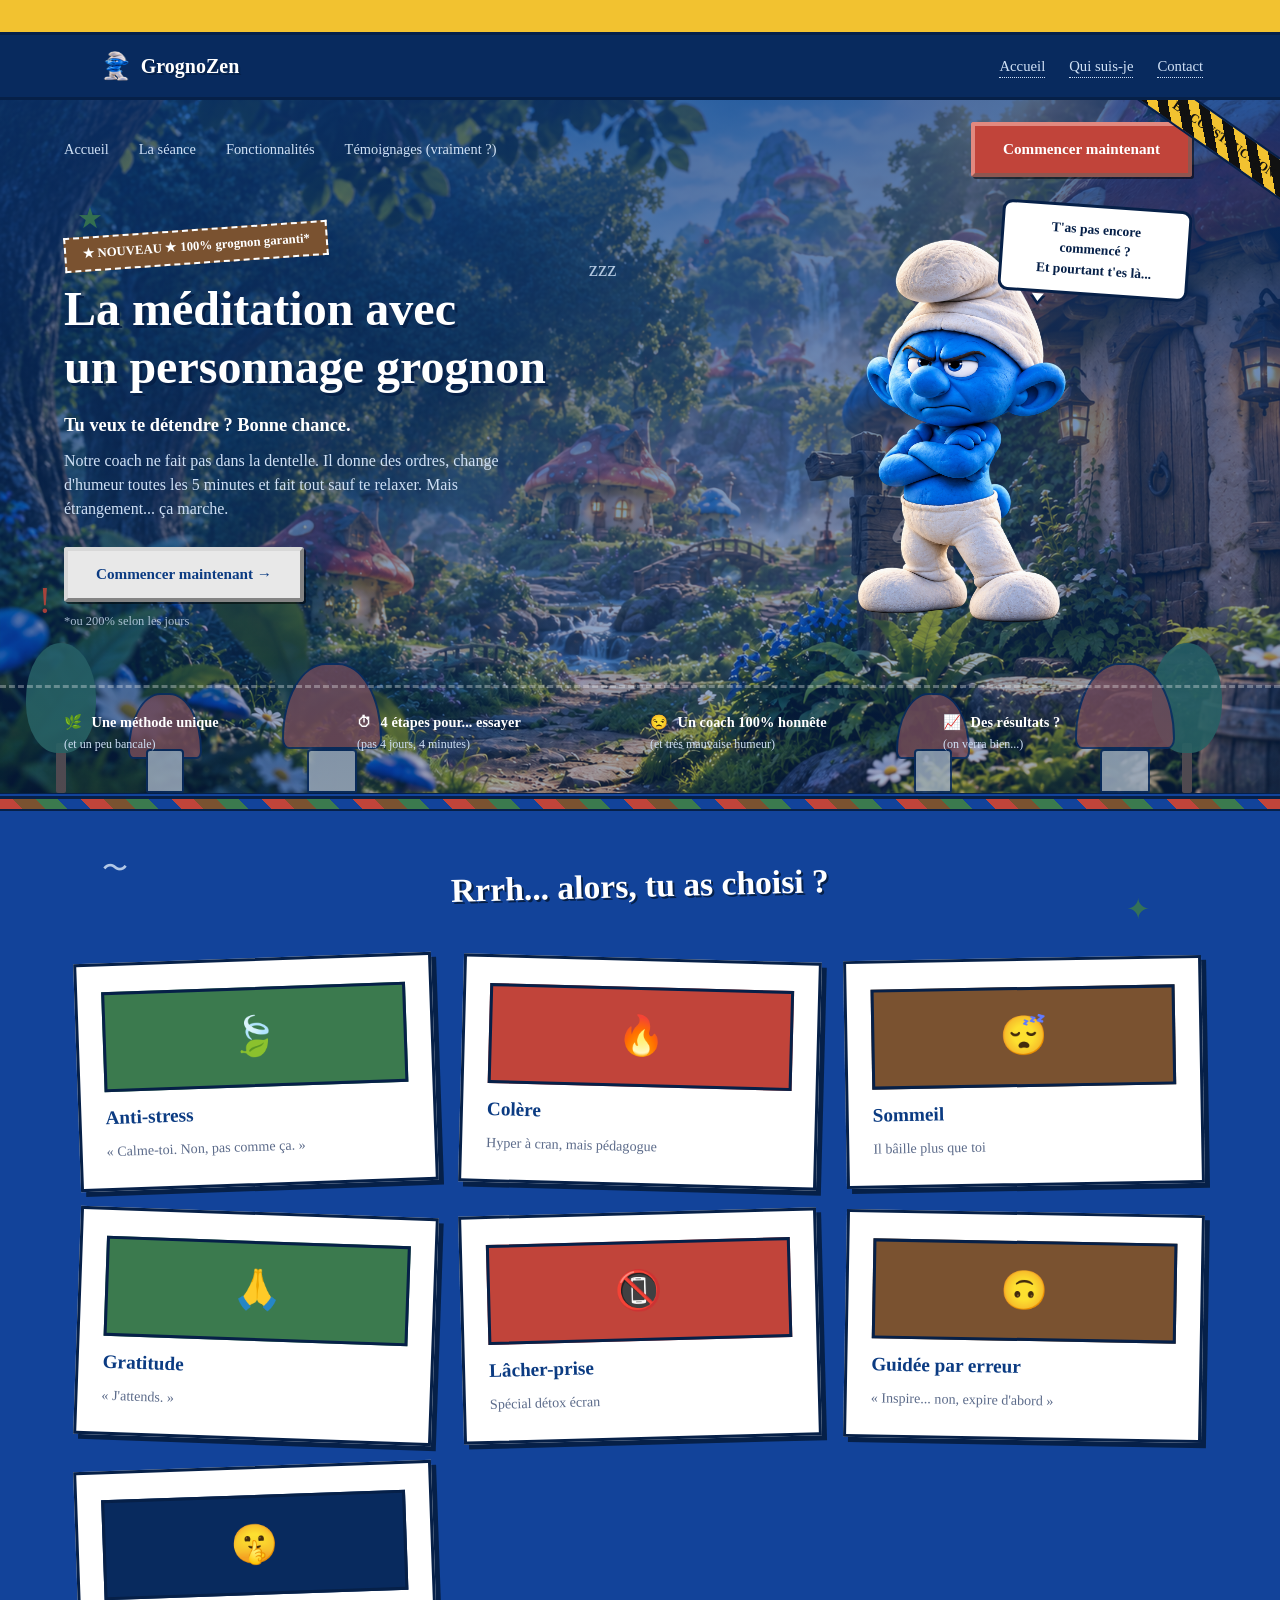
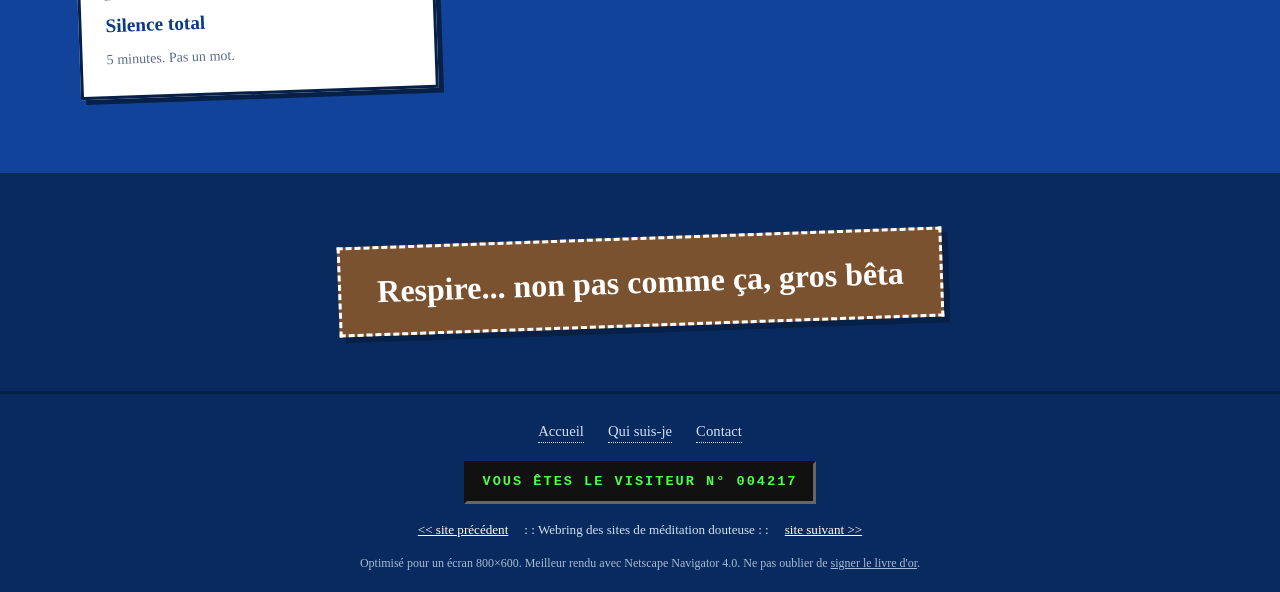
==== index.html @ fdd8f49f "Corrections importantes : musique, images, structure hero" ====
<!DOCTYPE html>
<html lang="fr">
  <head>
    <meta charset="UTF-8" />
    <meta name="viewport" content="width=device-width, initial-scale=1.0" />
    <title>
      *~*~* GrognoZen *~*~* La meditation avec le Stroumph grognon *~*~*
    </title>
    <link rel="stylesheet" href="css/style.css" />
  </head>
  <body>
    <div class="marquee-bar">
      <div class="marquee-track">
        ⚠ SITE EN CONSTRUCTION PERMANENTE — MEILLEUR RESULTAT AVEC NETSCAPE
        NAVIGATOR — N'OUBLIEZ PAS DE SIGNER LE LIVRE D'OR — ⚠ SITE EN
        CONSTRUCTION PERMANENTE — MEILLEUR RESULTAT AVEC NETSCAPE NAVIGATOR —
        N'OUBLIEZ PAS DE SIGNER LE LIVRE D'OR —
      </div>
    </div>

    <header class="site-header">
      <div class="brand">
        <img
          src="assets/images/logo.png"
          alt="GrognoZen"
          class="logo-icon"
          width="30"
          height="30"
        />
        GrognoZen
      </div>
      <nav class="site-nav">
        <a href="#accueil">Accueil</a>
        <a href="qui-suis-je.html">Qui suis-je</a>
        <a href="contact.html">Contact</a>
      </nav>
    </header>

    <section id="accueil" class="hero">
      <img src="assets/images/bandeau.png" alt="" class="hero-bg-image" />
      <div class="hero-village" aria-hidden="true">
        <div class="v-tree" style="left: 2%"></div>
        <div class="v-tree" style="left: 90%"></div>
        <div class="v-house" style="left: 10%"></div>
        <div class="v-house v-house--big" style="left: 22%"></div>
        <div class="v-house" style="left: 70%"></div>
        <div class="v-house v-house--big" style="left: 84%"></div>
        <span
          class="v-firefly"
          style="left: 30%; top: 30%; animation-delay: 0s"
        ></span>
        <span
          class="v-firefly"
          style="left: 55%; top: 20%; animation-delay: 1.4s"
        ></span>
        <span
          class="v-firefly"
          style="left: 75%; top: 38%; animation-delay: 2.6s"
        ></span>
      </div>
      <div class="hero-overlay" aria-hidden="true"></div>

      <div class="ruban">EN CONSTRUCTION</div>

      <span class="doodle doodle-star" style="top: 14%; left: 6%">★</span>
      <span class="doodle doodle-zzz" style="top: 22%; left: 46%">zzz</span>
      <span class="doodle doodle-bang" style="top: 68%; left: 3%">!</span>

      <nav class="hero-nav">
        <div class="hero-links">
          <a href="#accueil">Accueil</a>
          <a href="#meditations">La séance</a>
          <a href="#fonctionnalites">Fonctionnalités</a>
          <a href="#temoignages">Témoignages (vraiment ?)</a>
        </div>
        <a href="#meditations" class="btn btn-light">Commencer maintenant</a>
      </nav>

      <div class="hero-body">
        <div class="hero-text">
          <span class="badge blink">★ NOUVEAU ★ 100% grognon garanti*</span>
          <h1>La méditation avec<br />un personnage grognon</h1>
          <p class="lede">Tu veux te détendre ? Bonne chance.</p>
          <p>
            Notre coach ne fait pas dans la dentelle. Il donne des ordres,
            change d'humeur toutes les 5 minutes et fait tout sauf te relaxer.
            Mais étrangement... ça marche.
          </p>
          <a href="#meditations" class="btn btn-primary"
            >Commencer maintenant →</a
          >
          <p class="fine-print">*ou 200% selon les jours</p>
        </div>

        <div class="hero-mascot">
          <div class="bulle-bd">
            T'as pas encore commencé ?<br />Et pourtant t'es là...
          </div>
          <img
            src="assets/images/logo.png"
            alt="Le personnage grognon"
            class="mascot-image"
          />
        </div>
      </div>

      <ul id="fonctionnalites" class="hero-stats">
        <li>
          <span class="icon">🌿</span> Une méthode unique
          <small>(et un peu bancale)</small>
        </li>
        <li>
          <span class="icon">⏱</span> 4 étapes pour... essayer
          <small>(pas 4 jours, 4 minutes)</small>
        </li>
        <li>
          <span class="icon">😒</span> Un coach 100% honnête
          <small>(et très mauvaise humeur)</small>
        </li>
        <li>
          <span class="icon">📈</span> Des résultats ?
          <small>(on verra bien...)</small>
        </li>
      </ul>
    </section>

    <div class="retro-divider" aria-hidden="true"></div>

    <section id="meditations" class="meditations">
      <span class="doodle doodle-star" style="top: 8%; left: 88%">✦</span>
      <span class="doodle doodle-swirl" style="top: 4%; left: 8%">〜</span>
      <h2>Rrrh... alors, tu as choisi ?</h2>
      <div class="grid">
        <a
          class="carte"
          data-son="audio/survol/anti-stress.mp3"
          href="meditation.html?type=anti-stress"
        >
          <img
            class="carte-image"
            data-type="anti-stress"
            src="assets/images/fond-soleil.png"
            alt="Méditation anti-stress"
            hidden
          />
          <span class="carte-visuel" data-type="anti-stress"></span>
          <span class="carte-titre">Anti-stress</span>
          <span class="carte-sous">« Calme-toi. Non, pas comme ça. »</span>
        </a>
        <a
          class="carte"
          data-son="audio/survol/colere.mp3"
          href="meditation.html?type=colere"
        >
          <img
            class="carte-image"
            data-type="colere"
            src="assets/images/fond-pluie.png"
            alt="Méditation colère"
            hidden
          />
          <span class="carte-visuel" data-type="colere"></span>
          <span class="carte-titre">Colère</span>
          <span class="carte-sous">Hyper à cran, mais pédagogue</span>
        </a>
        <a
          class="carte"
          data-son="audio/survol/sommeil.mp3"
          href="meditation.html?type=sommeil"
        >
          <img
            class="carte-image"
            data-type="sommeil"
            src="images/sommeil/cover.jpg"
            alt="Méditation sommeil"
            hidden
          />
          <span class="carte-visuel" data-type="sommeil"></span>
          <span class="carte-titre">Sommeil</span>
          <span class="carte-sous">Il bâille plus que toi</span>
        </a>
        <a
          class="carte"
          data-son="audio/survol/gratitude.mp3"
          href="meditation.html?type=gratitude"
        >
          <img
            class="carte-image"
            data-type="gratitude"
            src="images/gratitude/cover.jpg"
            alt="Méditation gratitude"
            hidden
          />
          <span class="carte-visuel" data-type="gratitude"></span>
          <span class="carte-titre">Gratitude</span>
          <span class="carte-sous">« J'attends. »</span>
        </a>
        <a
          class="carte"
          data-son="audio/survol/reseaux-sociaux.mp3"
          href="meditation.html?type=reseaux-sociaux"
        >
          <img
            class="carte-image"
            data-type="reseaux-sociaux"
            src="images/reseaux-sociaux/cover.jpg"
            alt="Méditation lâcher-prise réseaux sociaux"
            hidden
          />
          <span class="carte-visuel" data-type="reseaux-sociaux"></span>
          <span class="carte-titre">Lâcher-prise</span>
          <span class="carte-sous">Spécial détox écran</span>
        </a>
        <a
          class="carte"
          data-son="audio/survol/erreur.mp3"
          href="meditation.html?type=erreur"
        >
          <img
            class="carte-image"
            data-type="erreur"
            src="images/erreur/cover.jpg"
            alt="Méditation guidée par erreur"
            hidden
          />
          <span class="carte-visuel" data-type="erreur"></span>
          <span class="carte-titre">Guidée par erreur</span>
          <span class="carte-sous">« Inspire... non, expire d'abord »</span>
        </a>
        <a
          class="carte"
          data-son="audio/survol/silence.mp3"
          href="meditation.html?type=silence"
        >
          <img
            class="carte-image"
            data-type="silence"
            src="images/silence/cover.jpg"
            alt="Méditation silence total"
            hidden
          />
          <span class="carte-visuel" data-type="silence"></span>
          <span class="carte-titre">Silence total</span>
          <span class="carte-sous">5 minutes. Pas un mot.</span>
        </a>
      </div>
    </section>

    <section id="temoignages" class="tagline">
      <p class="tagline-sticker">Respire... non pas comme ça, gros bêta</p>
    </section>

    <footer class="site-footer">
      <nav class="site-nav">
        <a href="#accueil">Accueil</a>
        <a href="qui-suis-je.html">Qui suis-je</a>
        <a href="contact.html">Contact</a>
      </nav>

      <div class="compteur">
        VOUS ÊTES LE VISITEUR N° <span class="compteur-chiffres">004217</span>
      </div>

      <div class="webring">
        <a href="#">&lt;&lt; site précédent</a>
        <span>: : Webring des sites de méditation douteuse : :</span>
        <a href="#">site suivant &gt;&gt;</a>
      </div>

      <p class="footer-fine">
        Optimisé pour un écran 800×600. Meilleur rendu avec Netscape Navigator
        4.0. Ne pas oublier de <a href="#">signer le livre d'or</a>.
      </p>
    </footer>

    <script src="js/accueil.js"></script>
  </body>
</html>
---- css/style.css ----
:root {
  --forest: #0b3b82; /* fond bleu principal */
  --forest-deep: #082a5e; /* bleu plus fonce (header, footer, tagline) */
  --forest-mid: #12439a; /* bleu du degrade du hero */
  --moss: #5c8a63; /* couleur du corps du personnage (inchangee) */
  --accent-red: #c1443a; /* brique */
  --accent-green: #3b7a4e; /* vert foret (accents UI, distinct du corps du personnage) */
  --accent-brown: #7a5230; /* marron bois */
  --cap: #b5533a; /* chapeau champignon du personnage (inchange) */
  --capspot: #f5efe0;
  --muted: #cfe0f5; /* texte secondaire, bleu tres clair */
  --ink: #062048; /* contours "bande dessinee" */

  /* Comic Sans assume, c'est tout l'esprit du "site fait par un grognon" */
  --font-head: "Comic Sans MS", "Comic Sans", "Chalkboard SE", cursive;
  --font-body: "Comic Sans MS", "Comic Sans", "Chalkboard SE", cursive;
}

* {
  box-sizing: border-box;
  margin: 0;
  padding: 0;
}

[hidden] {
  display: none !important;
}

html {
  scroll-behavior: smooth;
}

body {
  font-family: var(--font-body);
  background-color: var(--forest);
  background-image: radial-gradient(
    circle,
    rgba(255, 255, 255, 0.12) 1.5px,
    transparent 1.5px
  );
  background-size: 26px 26px;
  color: #ffffff;
  line-height: 1.5;
  overflow-x: hidden;
  cursor: default;
}

a {
  color: inherit;
  text-decoration: none;
}

h1,
h2,
h3 {
  color: #ffffff;
  font-family: var(--font-head);
}

/* ---------- BANDEAU DEFILANT ---------- */

.marquee-bar {
  background: repeating-linear-gradient(
    45deg,
    #f2c230,
    #f2c230 14px,
    #111 14px,
    #111 28px
  );
  overflow: hidden;
  white-space: nowrap;
  border-bottom: 3px solid var(--ink);
}
.marquee-track {
  display: inline-block;
  padding: 6px 0;
  color: #111;
  background: #f2c230;
  font-weight: bold;
  font-size: 0.85rem;
  animation: defiler 18s linear infinite;
  padding-left: 100%;
}
@keyframes defiler {
  from {
    transform: translateX(0);
  }
  to {
    transform: translateX(-100%);
  }
}

/* ---------- CLIGNOTEMENT (blink a l'ancienne) ---------- */

.blink {
  animation: clignoter 1s steps(1) infinite;
}
@keyframes clignoter {
  50% {
    opacity: 0;
  }
}

/* ---------- RUBAN "EN CONSTRUCTION" ---------- */

.ruban {
  position: absolute;
  top: 22px;
  right: -54px;
  width: 220px;
  padding: 6px 0;
  background: repeating-linear-gradient(
    45deg,
    #f2c230,
    #f2c230 10px,
    #111 10px,
    #111 20px
  );
  color: #111;
  font-family: var(--font-head);
  font-weight: bold;
  font-size: 0.78rem;
  text-align: center;
  transform: rotate(35deg);
  z-index: 5;
  border-top: 2px solid var(--ink);
  border-bottom: 2px solid var(--ink);
}

/* ---------- BOUTONS BISEAUTES (style Windows 95) ---------- */

.btn {
  display: inline-block;
  padding: 12px 28px;
  border-radius: 3px;
  font-family: var(--font-head);
  font-weight: bold;
  font-size: 0.95rem;
  cursor: pointer;
  border: 4px outset #d8d8d8;
  box-shadow: 2px 2px 0 rgba(0, 0, 0, 0.5);
}
.btn:active {
  border-style: inset;
}
.btn-primary {
  background: #e8e8e8;
  color: var(--forest);
}
.btn-light {
  background: var(--accent-red);
  color: #ffffff;
  border-color: #e2897f;
}

/* ---------- DOODLES FLOTTANTS ---------- */

.doodle {
  position: absolute;
  font-family: var(--font-head);
  color: var(--accent-green);
  font-size: 1.8rem;
  opacity: 0.85;
  pointer-events: none;
  animation: flotter 4.5s ease-in-out infinite;
  z-index: 1;
}
.doodle-zzz {
  font-size: 1.3rem;
  color: var(--muted);
  animation-duration: 5.5s;
}
.doodle-bang {
  color: var(--accent-red);
  font-size: 2.4rem;
  animation-duration: 3.5s;
}
.doodle-swirl {
  color: var(--muted);
  font-size: 1.6rem;
  animation-duration: 6s;
}
@keyframes flotter {
  0%,
  100% {
    transform: translateY(0) rotate(-4deg);
  }
  50% {
    transform: translateY(-14px) rotate(6deg);
  }
}

/* ---------- HEADER (site) ---------- */

.site-header {
  display: flex;
  align-items: center;
  justify-content: space-between;
  padding: 16px 6%;
  background: var(--forest-deep);
  border-bottom: 3px solid var(--ink);
}
.brand,
.hero-brand {
  display: flex;
  align-items: center;
  gap: 10px;
  color: #ffffff;
  font-family: var(--font-head);
  font-weight: bold;
  font-size: 1.25rem;
  text-shadow: 2px 2px 0 var(--ink);
}

.hero-bg-image {
  position: absolute;
  inset: 0;
  width: 100%;
  height: 100%;
  object-fit: cover;
  z-index: 0;
}
/**********  le logo sur cote du bandau*********/
.hero-mascot {
  flex: 1;
  display: flex;
  justify-content: center;
  align-items: center;
  min-width: 0; /* empeche flex de forcer le conteneur a s'etirer */
}

.mascot-image {
  width: 100%;
  max-width: 260px; /* meme gabarit que l'ancien mascot-wrap en CSS */
  height: auto; /* garde les proportions, pas de deformation */
  display: block;
}

@media (max-width: 780px) {
  .mascot-image {
    max-width: 180px; /* plus petit sur mobile */
    margin: 0 auto;
  }
}

.hero-nav .btn-light {
  position: relative;
  z-index: 6; /* passe au-dessus du ruban (qui est en z-index: 5) */
  margin-right: 24px; /* laisse un peu d'espace avec le ruban */
}

.site-header .brand {
  margin-left: 24px; /* augmente cette valeur pour le pousser plus a droite */
}
.logo-icon {
  flex-shrink: 0;
}
.dot {
  width: 12px;
  height: 12px;
  border-radius: 50%;
  background: var(--cap);
  box-shadow: 0 0 8px 2px rgba(181, 83, 58, 0.7);
}
.site-nav {
  display: flex;
  gap: 24px;
  font-size: 0.92rem;
}
.site-nav a {
  color: var(--muted);
  border-bottom: 1px dotted var(--muted);
}
.site-nav a:hover {
  color: #ffffff;
}

/* ---------- HERO ---------- */

.hero {
  position: relative;
  background: linear-gradient(180deg, var(--forest-mid) 0%, var(--forest) 100%);
  padding-bottom: 40px;
  overflow: hidden;
  border-bottom: 4px double var(--ink);
}

/* ---------- DECOR DE VILLAGE (fond du bandeau) ---------- */

.hero-village {
  position: absolute;
  inset: 0;
  z-index: 0;
  overflow: hidden;
}
.v-tree {
  position: absolute;
  bottom: 0;
  width: 70px;
  height: 160px;
}
.v-tree::before {
  content: "";
  position: absolute;
  bottom: 0;
  left: 50%;
  transform: translateX(-50%);
  width: 10px;
  height: 50px;
  background: var(--accent-brown);
  border-radius: 2px;
}
.v-tree::after {
  content: "";
  position: absolute;
  bottom: 40px;
  left: 50%;
  transform: translateX(-50%);
  width: 70px;
  height: 110px;
  background: var(--accent-green);
  border-radius: 50% 50% 45% 45%;
  opacity: 0.9;
}
.v-house {
  position: absolute;
  bottom: 0;
  width: 70px;
  height: 100px;
  opacity: 0.85;
}
.v-house--big {
  width: 96px;
  height: 130px;
}
.v-house::before {
  /* chapeau champignon */
  content: "";
  position: absolute;
  top: 0;
  left: 0;
  width: 100%;
  height: 62px;
  background: var(--cap);
  border-radius: 50% 50% 8% 8% / 100% 100% 14% 14%;
  border: 2px solid var(--ink);
}
.v-house--big::before {
  height: 82px;
}
.v-house::after {
  /* pied de la maison */
  content: "";
  position: absolute;
  bottom: 0;
  left: 26%;
  width: 48%;
  height: 40px;
  background: var(--capspot);
  border-radius: 4px 4px 2px 2px;
  border: 2px solid var(--ink);
}
.v-firefly {
  position: absolute;
  width: 5px;
  height: 5px;
  border-radius: 50%;
  background: var(--accent-red);
  box-shadow: 0 0 8px 3px rgba(193, 68, 58, 0.6);
  animation: v-derive 5s ease-in-out infinite;
}
@keyframes v-derive {
  0%,
  100% {
    transform: translateY(0);
  }
  50% {
    transform: translateY(-12px);
  }
}

.hero-overlay {
  position: absolute;
  inset: 0;
  z-index: 1;
  background: linear-gradient(
    180deg,
    rgba(11, 59, 130, 0.72) 0%,
    rgba(11, 59, 130, 0.38) 100%
  );
}

.hero-nav {
  position: relative;
  z-index: 2;
  display: flex;
  align-items: center;
  justify-content: space-between;
  padding: 22px 5%;
  flex-wrap: wrap;
  gap: 14px;
}
.hero-links {
  display: flex;
  gap: 30px;
  font-size: 0.9rem;
  color: var(--muted);
}
.hero-links a:hover {
  color: #ffffff;
}

.hero-body {
  position: relative;
  z-index: 2;
  display: flex;
  align-items: center;
  gap: 48px;
  padding: 30px 5% 10px;
}
.hero-text {
  flex: 1.15;
  color: #ffffff;
}

.badge {
  display: inline-block;
  background: var(--accent-brown);
  color: #ffffff;
  font-family: var(--font-head);
  font-weight: bold;
  font-size: 0.8rem;
  padding: 6px 16px;
  border: 2px dashed #ffffff;
  transform: rotate(-4deg);
  margin-bottom: 16px;
}

.hero-text h1 {
  font-weight: bold;
  font-size: clamp(2rem, 4.2vw, 3rem);
  line-height: 1.2;
  text-shadow: 3px 3px 0 var(--ink);
}
.hero-text .lede {
  margin-top: 16px;
  font-size: 1.15rem;
  font-weight: bold;
}
.hero-text p:not(.lede):not(.fine-print) {
  margin-top: 10px;
  color: var(--muted);
  max-width: 480px;
}
.hero-text .btn {
  margin-top: 26px;
}
.fine-print {
  margin-top: 10px;
  font-size: 0.78rem;
  color: var(--muted);
  opacity: 0.8;
}

.hero-mascot {
  position: relative;
  flex: 1;
  display: flex;
  justify-content: center;
}
.mascot-wrap {
  position: relative;
  width: 240px;
  animation: bercer 3.2s ease-in-out infinite;
  transform-origin: 50% 100%;
}
@keyframes bercer {
  0%,
  100% {
    transform: rotate(-3deg);
  }
  50% {
    transform: rotate(3deg);
  }
}

.bulle-bd {
  position: absolute;
  top: -30px;
  left: 58%;
  background: #ffffff;
  color: var(--ink);
  font-family: var(--font-head);
  font-size: 0.85rem;
  font-weight: bold;
  padding: 12px 16px;
  border-radius: 10px;
  border: 3px solid var(--ink);
  width: 190px;
  text-align: center;
  transform: rotate(4deg);
  z-index: 3;
}
.bulle-bd::after {
  content: "";
  position: absolute;
  bottom: -16px;
  left: 30px;
  border-width: 10px 8px 0 8px;
  border-style: solid;
  border-color: var(--ink) transparent transparent transparent;
}
.bulle-bd::before {
  content: "";
  position: absolute;
  bottom: -12px;
  left: 32px;
  border-width: 8px 6px 0 6px;
  border-style: solid;
  border-color: #ffffff transparent transparent transparent;
  z-index: 1;
}

.rock {
  width: 190px;
  height: 42px;
  background: #33472e;
  border-radius: 50%;
  margin: 0 auto -12px;
  opacity: 0.6;
}
.body-shape {
  width: 160px;
  height: 160px;
  background: var(--moss);
  border-radius: 50%;
  margin: 0 auto;
  position: relative;
  border: 3px solid var(--ink);
}
.cap-shape {
  width: 215px;
  height: 130px;
  background: var(--cap);
  border-radius: 50%;
  position: absolute;
  top: -72px;
  left: 50%;
  transform: translateX(-50%);
  border: 3px solid var(--ink);
}
.cap-shape .s1,
.cap-shape .s2,
.cap-shape .s3 {
  position: absolute;
  background: var(--capspot);
  border-radius: 50%;
}
.cap-shape .s1 {
  width: 18px;
  height: 18px;
  top: 24px;
  left: 48px;
}
.cap-shape .s2 {
  width: 14px;
  height: 14px;
  top: 13px;
  right: 56px;
}
.cap-shape .s3 {
  width: 16px;
  height: 16px;
  top: 40px;
  right: 32px;
}
.brow {
  position: absolute;
  width: 38px;
  height: 8px;
  background: var(--ink);
  border-radius: 4px;
  top: 54px;
}
.brow.l {
  left: 32px;
  transform: rotate(var(--brow-rot, 18deg));
}
.brow.r {
  right: 32px;
  transform: rotate(calc(var(--brow-rot, 18deg) * -1));
}
.eye {
  position: absolute;
  width: 15px;
  height: 15px;
  border-radius: 50%;
  background: var(--ink);
  top: 69px;
}
.eye.l {
  left: 44px;
}
.eye.r {
  right: 44px;
}
.mouth {
  position: absolute;
  width: 50px;
  height: 7px;
  background: var(--ink);
  border-radius: var(--mouth-curve, 4px);
  top: 104px;
  left: 50%;
  transform: translateX(-50%);
}
.arms {
  position: absolute;
  width: 160px;
  height: 36px;
  top: 72px;
  left: 0;
}
.arm {
  position: absolute;
  width: 64px;
  height: 22px;
  background: var(--moss);
  border: 3px solid var(--ink);
  border-radius: 14px;
  top: 0;
}
.arm.l {
  left: 6px;
  transform: rotate(18deg);
}
.arm.r {
  right: 6px;
  transform: rotate(-18deg);
}

/* ---------- HUMEURS DU PERSONNAGE (repli CSS si l'image n'existe pas) ---------- */

.mood-zen {
  --brow-rot: 4deg;
  --mouth-curve: 20px;
}
.mood-enerve {
  --brow-rot: 20deg;
  --mouth-curve: 4px;
}
.mood-tres-enerve {
  --brow-rot: 30deg;
  --mouth-curve: 2px;
}
.mood-grincheux {
  --brow-rot: 12deg;
  --mouth-curve: 4px 4px 16px 16px;
}

.hero-stats {
  position: relative;
  z-index: 2;
  list-style: none;
  display: grid;
  grid-template-columns: repeat(4, 1fr);
  gap: 20px;
  margin-top: 44px;
  padding: 24px 5% 0;
  border-top: 3px dashed rgba(255, 255, 255, 0.3);
}
.hero-stats li {
  color: #ffffff;
  font-size: 0.9rem;
  font-family: var(--font-head);
  font-weight: bold;
}
.hero-stats .icon {
  margin-right: 6px;
}
.hero-stats small {
  display: block;
  color: var(--muted);
  font-weight: normal;
  margin-top: 2px;
}

/* ---------- SEPARATEUR BARIOLE ---------- */

.retro-divider {
  height: 14px;
  background: repeating-linear-gradient(
    45deg,
    var(--accent-red) 0 16px,
    var(--accent-brown) 16px 32px,
    var(--accent-green) 32px 48px,
    var(--forest-mid) 48px 64px
  );
  border-top: 2px solid var(--ink);
  border-bottom: 2px solid var(--ink);
}

/* ---------- MEDITATIONS ---------- */

.meditations {
  position: relative;
  padding: 50px 6% 80px;
  text-align: center;
  background: var(--forest-mid);
  overflow: hidden;
}
.meditations h2 {
  position: relative;
  z-index: 2;
  font-weight: bold;
  font-size: 2.1rem;
  margin-bottom: 46px;
  color: #ffffff;
  text-shadow: 2px 2px 0 var(--ink);
  transform: rotate(-1.5deg);
  display: inline-block;
}

.grid {
  position: relative;
  z-index: 2;
  display: grid;
  grid-template-columns: repeat(3, 1fr);
  gap: 26px;
  text-align: left;
}
.carte {
  display: flex;
  flex-direction: column;
  gap: 8px;
  background: #fff;
  border: 3px solid var(--ink);
  padding: 26px 24px;
  box-shadow: 5px 5px 0 var(--ink);
  transition: transform 0.15s ease, box-shadow 0.15s ease;
}
.carte:nth-child(6n + 1) {
  transform: rotate(-2deg);
}
.carte:nth-child(6n + 2) {
  transform: rotate(1.5deg);
}
.carte:nth-child(6n + 3) {
  transform: rotate(-1deg);
}
.carte:nth-child(6n + 4) {
  transform: rotate(2deg);
}
.carte:nth-child(6n + 5) {
  transform: rotate(-1.5deg);
}
.carte:nth-child(6n + 6) {
  transform: rotate(1deg);
}
.carte:hover {
  transform: rotate(0deg) translateY(-4px);
  box-shadow: 7px 7px 0 var(--ink);
}
.carte-titre {
  font-family: var(--font-head);
  font-weight: bold;
  font-size: 1.2rem;
  color: var(--forest);
}
.carte-sous {
  font-size: 0.88rem;
  color: #5c6b8a;
}

.carte-visuel {
  display: flex;
  align-items: center;
  justify-content: center;
  width: 100%;
  height: 100px;
  border: 3px solid var(--ink);
  font-size: 2.4rem;
  margin-bottom: 4px;
  background: var(--forest-mid);
}

.carte-image {
  width: 100%;
  height: 100px;
  object-fit: cover;
  border: 3px solid var(--ink);
  margin-bottom: 4px;
  display: block;
}

/* ---------- TAGLINE ---------- */

.tagline {
  padding: 64px 6%;
  text-align: center;
  background: var(--forest-deep);
}
.tagline-sticker {
  display: inline-block;
  font-family: var(--font-head);
  font-weight: bold;
  font-size: clamp(1.3rem, 3vw, 2rem);
  color: #ffffff;
  background: var(--accent-brown);
  padding: 18px 36px;
  border: 3px dashed #ffffff;
  box-shadow: 6px 6px 0 var(--ink);
  transform: rotate(-2deg);
}

/* ---------- FOOTER ---------- */

.site-footer {
  padding: 26px 6% 20px;
  background: var(--forest-deep);
  border-top: 3px solid var(--ink);
  text-align: center;
}
.site-footer .site-nav {
  justify-content: center;
  margin-bottom: 18px;
}

.compteur {
  display: inline-block;
  background: #111;
  color: #4cff4c;
  font-family: "Courier New", monospace;
  font-weight: bold;
  font-size: 0.85rem;
  letter-spacing: 2px;
  padding: 8px 16px;
  border: 3px inset #666;
  margin-bottom: 16px;
}
.compteur-chiffres {
  color: #4cff4c;
}

.webring {
  display: flex;
  justify-content: center;
  gap: 16px;
  flex-wrap: wrap;
  font-size: 0.82rem;
  color: var(--muted);
  margin-bottom: 14px;
}
.webring a {
  text-decoration: underline;
  color: #ffffff;
}

.footer-fine {
  font-size: 0.75rem;
  color: var(--muted);
  opacity: 0.8;
}
.footer-fine a {
  text-decoration: underline;
}

/* ================================================================
   PAGE DE MEDITATION (meditation.html uniquement)
   ================================================================ */

.meditation-mascot-image {
  width: 200px;
  height: 200px;
  object-fit: cover;
  border-radius: 50%;
  border: 4px solid var(--ink);
  display: block;
}

.meditation-switch {
  display: flex;
  flex-wrap: wrap;
  gap: 10px;
  justify-content: center;
  padding: 18px 6%;
  background: var(--forest-deep);
  border-bottom: 3px solid var(--ink);
}
.meditation-switch-item {
  padding: 8px 18px;
  border: 3px solid var(--ink);
  border-radius: 999px;
  background: var(--forest-mid);
  color: #ffffff;
  font-family: var(--font-head);
  font-weight: bold;
  font-size: 0.85rem;
}
.meditation-switch-item.actif {
  background: var(--accent-red);
}
.meditation-switch-item:hover {
  background: var(--accent-brown);
}
.meditation-stage {
  position: relative;
  min-height: 70vh;
  background: linear-gradient(180deg, var(--forest-mid) 0%, var(--forest) 100%);
  display: flex;
  flex-direction: column;
  align-items: center;
  justify-content: center;
  padding: 50px 6% 70px;
  text-align: center;
  overflow: hidden;
}
.meditation-stage:fullscreen {
  padding-top: 80px;
}

.meditation-bg-layer {
  position: absolute;
  inset: 0;
  z-index: 0;
  background-size: cover;
  background-position: center;
  opacity: 0;
  transition: opacity 1.4s ease-in-out;
}
.meditation-bg-layer.visible {
  opacity: 1;
}

.meditation-bg-layer.bg-zen {
  background-image: linear-gradient(160deg, #3b7a4e 0%, #12439a 100%);
}
.meditation-bg-layer.bg-enerve {
  background-image: linear-gradient(160deg, #c1443a 0%, #12439a 100%);
}
.meditation-bg-layer.bg-tres-enerve {
  background-image: linear-gradient(160deg, #8c1414 0%, #082a5e 100%);
}
.meditation-bg-layer.bg-grincheux {
  background-image: linear-gradient(160deg, #7a5230 0%, #12439a 100%);
}

.meditation-stage > *:not(.meditation-bg-layer) {
  position: relative;
  z-index: 1;
}

.meditation-intro h1 {
  font-size: clamp(1.8rem, 3.6vw, 2.6rem);
  text-shadow: 3px 3px 0 var(--ink);
}
.meditation-intro p {
  margin-top: 10px;
  color: var(--muted);
  max-width: 520px;
}

.cercle-respiration {
  margin-top: 40px;
  padding: 30px;
  border-radius: 50%;
  border: 4px dashed rgba(255, 255, 255, 0.35);
  transition: transform 1.8s ease-in-out;
  transform: scale(1);
}
.cercle-respiration.inspire {
  transform: scale(1.18);
}
.cercle-respiration.expire {
  transform: scale(0.95);
}

.etat-respiration {
  margin-top: 24px;
  font-family: var(--font-head);
  font-weight: bold;
  font-size: 1.3rem;
  color: var(--accent-brown);
  background: #ffffff;
  display: inline-block;
  padding: 4px 18px;
  border: 3px solid var(--ink);
  border-radius: 999px;
}

.bulle-meditation {
  margin-top: 22px;
  max-width: 480px;
  min-height: 3em;
  background: #ffffff;
  color: var(--ink);
  font-family: var(--font-head);
  font-weight: bold;
  padding: 16px 24px;
  border: 3px solid var(--ink);
  border-radius: 16px;
  box-shadow: 5px 5px 0 var(--ink);
}

.meditation-controles {
  margin-top: 32px;
  display: flex;
  gap: 16px;
  flex-wrap: wrap;
  justify-content: center;
}

.meditation-erreur {
  color: var(--muted);
  font-size: 1rem;
}
.meditation-erreur a {
  text-decoration: underline;
  color: #ffffff;
}

/* ================================================================
   PAGE DE CONTACT (contact.html uniquement)
   ================================================================ */

.contact-stage {
  min-height: 70vh;
  background: linear-gradient(180deg, var(--forest-mid) 0%, var(--forest) 100%);
  display: flex;
  flex-direction: column;
  align-items: center;
  padding: 60px 6% 80px;
  text-align: center;
}

.contact-intro h1 {
  font-size: clamp(1.8rem, 3.6vw, 2.6rem);
  text-shadow: 3px 3px 0 var(--ink);
}
.contact-intro p {
  margin-top: 10px;
  color: var(--muted);
}

.contact-form {
  margin-top: 36px;
  width: 100%;
  max-width: 480px;
  background: #ffffff;
  border: 3px solid var(--ink);
  border-radius: 14px;
  padding: 30px 28px;
  box-shadow: 6px 6px 0 var(--ink);
  text-align: left;
  display: flex;
  flex-direction: column;
  gap: 18px;
}

.champ {
  display: flex;
  flex-direction: column;
  gap: 6px;
  font-family: var(--font-head);
  font-weight: bold;
  color: var(--forest);
  font-size: 0.92rem;
}

.champ input,
.champ textarea {
  font-family: var(--font-body);
  font-size: 0.95rem;
  padding: 10px 12px;
  border: 3px solid var(--ink);
  border-radius: 6px;
  background: #fbfaf6;
  color: var(--ink);
  resize: vertical;
}
.champ input:focus,
.champ textarea:focus {
  outline: 3px dashed var(--accent-red);
  outline-offset: 2px;
}

.contact-form .btn {
  align-self: flex-start;
}

.contact-message {
  margin-top: 4px;
  font-family: var(--font-head);
  font-weight: bold;
  color: var(--accent-red);
  background: #fdf0ee;
  border: 2px dashed var(--accent-red);
  border-radius: 8px;
  padding: 10px 14px;
}
.contact-message--victoire {
  color: var(--accent-green);
  background: #eef7f0;
  border-color: var(--accent-green);
}

/* ================================================================
   PAGE QUI SUIS-JE (qui-suis-je.html uniquement)
   ================================================================ */

.bio-stage {
  background: linear-gradient(180deg, var(--forest-mid) 0%, var(--forest) 100%);
  padding: 60px 6% 80px;
}

.bio-hero {
  position: relative;
  display: flex;
  justify-content: center;
  margin-bottom: 10px;
}
.bio-portrait {
  width: 160px;
  height: 160px;
  object-fit: cover;
  border-radius: 50%;
  border: 4px solid var(--ink);
  box-shadow: 6px 6px 0 var(--ink);
}
.bio-bulle {
  top: -10px;
  left: 60%;
  width: 220px;
}

.bio-intro {
  text-align: center;
  margin-bottom: 40px;
}
.bio-intro h1 {
  font-size: clamp(2rem, 4vw, 2.8rem);
  text-shadow: 3px 3px 0 var(--ink);
}
.bio-intro .lede {
  margin-top: 8px;
  color: var(--muted);
  font-style: italic;
}

.bio-section {
  max-width: 720px;
  margin: 0 auto 34px;
  background: #ffffff;
  border: 3px solid var(--ink);
  border-radius: 14px;
  padding: 26px 30px;
  box-shadow: 6px 6px 0 var(--ink);
  color: var(--ink);
}
.bio-section h2 {
  color: var(--forest);
  font-size: 1.3rem;
  margin-bottom: 12px;
}
.bio-section p {
  font-family: var(--font-body);
  line-height: 1.6;
  margin-bottom: 10px;
}
.bio-section p:last-child {
  margin-bottom: 0;
}

.bio-quotes {
  display: grid;
  grid-template-columns: repeat(2, 1fr);
  gap: 16px;
  margin-top: 6px;
}
.bio-quote {
  background: var(--forest-mid);
  color: #ffffff;
  border: 3px solid var(--ink);
  border-radius: 10px;
  padding: 16px 18px;
  font-family: var(--font-head);
  font-style: normal;
  font-size: 0.92rem;
}

.bio-temoignage {
  font-style: italic;
  color: #5c6b8a;
  border-left: 3px solid var(--accent-brown);
  padding-left: 14px;
}

@media (max-width: 780px) {
  .bio-quotes {
    grid-template-columns: 1fr;
  }
  .bio-bulle {
    display: none;
  }
}
@media (max-width: 780px) {
  .hero-body {
    flex-direction: column-reverse;
    text-align: center;
  }
  .hero-text p:not(.lede) {
    margin-inline: auto;
  }
  .hero-links {
    display: none;
  }
  .hero-stats {
    grid-template-columns: repeat(2, 1fr);
  }
  .grid {
    grid-template-columns: 1fr;
  }
  .bulle-bd {
    display: none;
  }
  .doodle {
    display: none;
  }
  .ruban {
    top: 10px;
    right: -60px;
  }
}
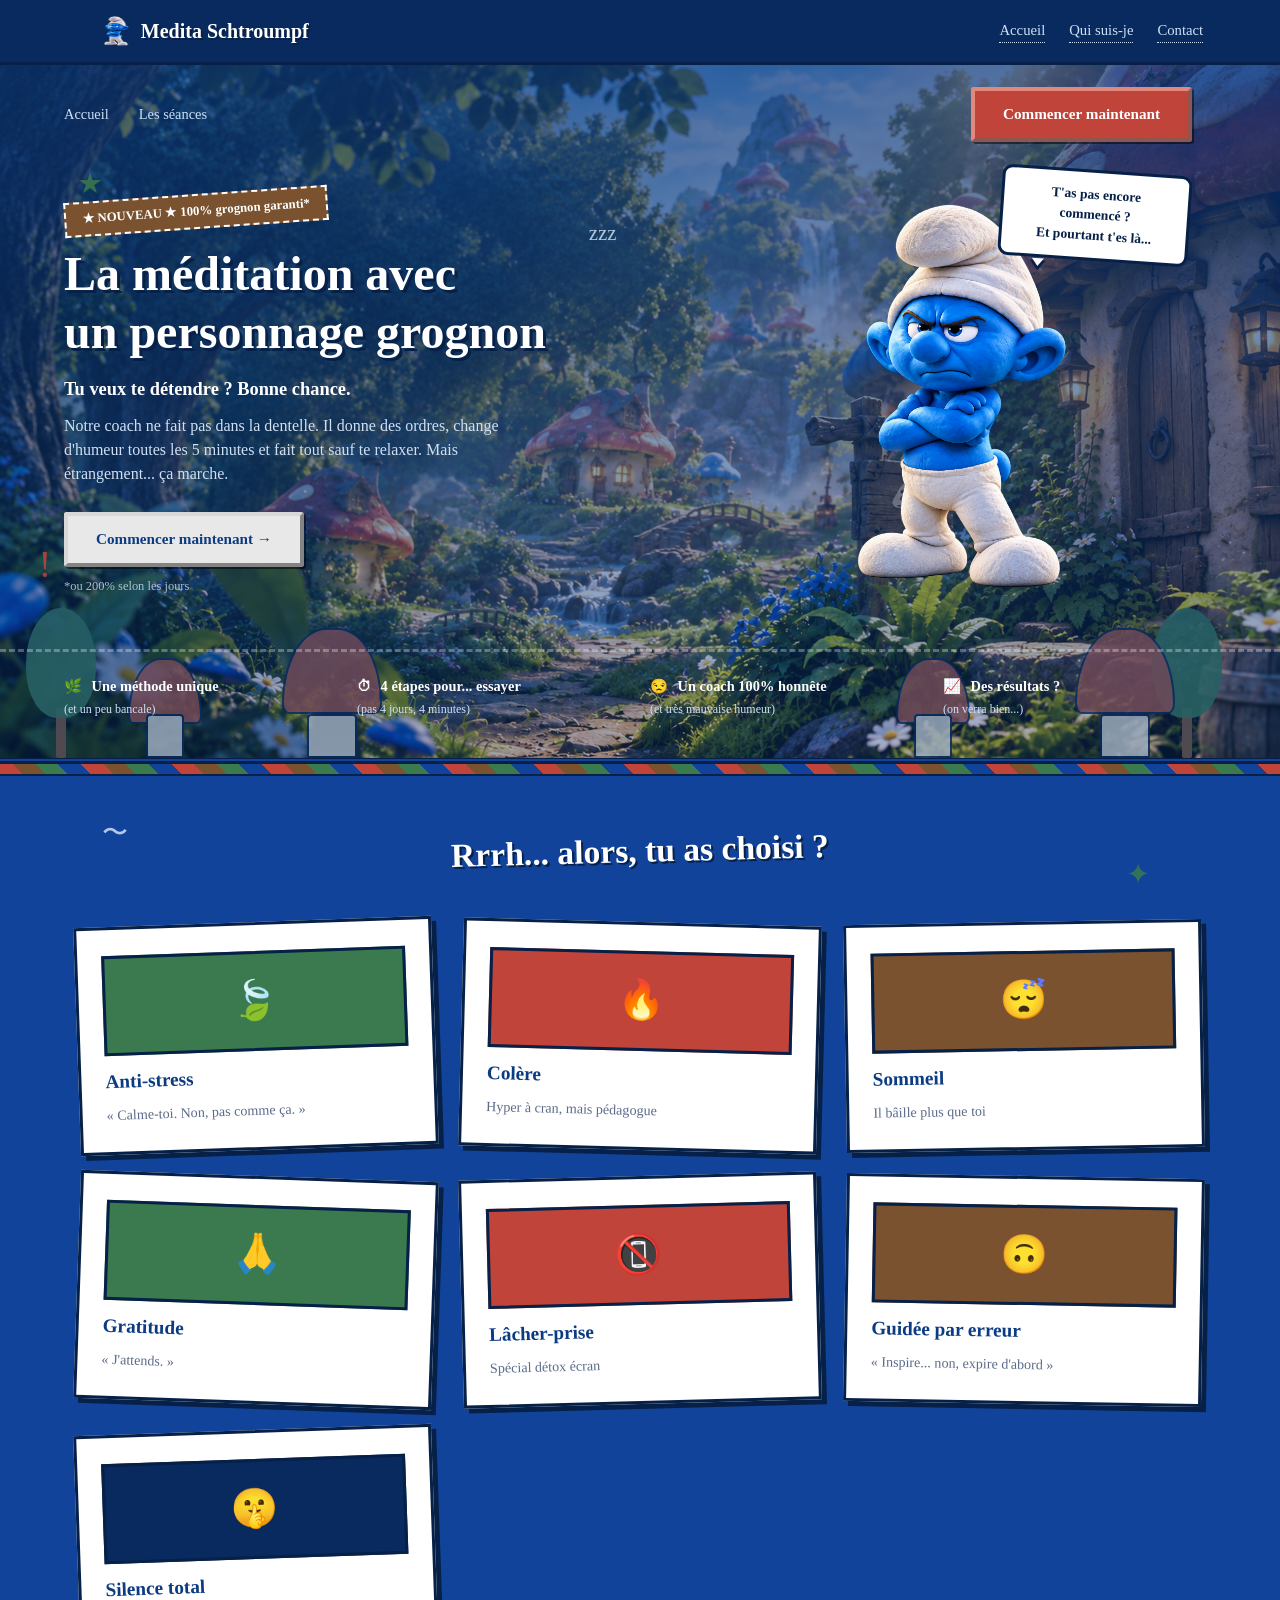
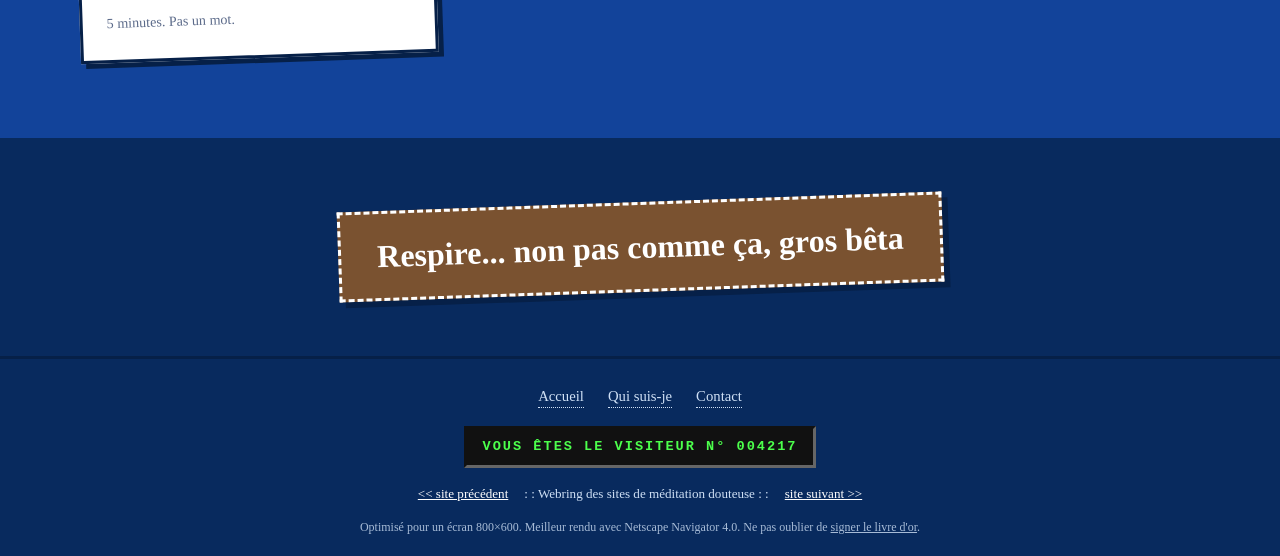
==== commit b49dcaff: "Modifs Front" ====
--- a/index.html
+++ b/index.html
@@ -4,30 +4,30 @@
     <meta charset="UTF-8" />
     <meta name="viewport" content="width=device-width, initial-scale=1.0" />
     <title>
-      *~*~* GrognoZen *~*~* La meditation avec le Stroumph grognon *~*~*
+      Medita Schtroumpf
     </title>
     <link rel="stylesheet" href="css/style.css" />
   </head>
   <body>
-    <div class="marquee-bar">
+    <!-- <div class="marquee-bar">
       <div class="marquee-track">
         ⚠ SITE EN CONSTRUCTION PERMANENTE — MEILLEUR RESULTAT AVEC NETSCAPE
         NAVIGATOR — N'OUBLIEZ PAS DE SIGNER LE LIVRE D'OR — ⚠ SITE EN
         CONSTRUCTION PERMANENTE — MEILLEUR RESULTAT AVEC NETSCAPE NAVIGATOR —
         N'OUBLIEZ PAS DE SIGNER LE LIVRE D'OR —
       </div>
-    </div>
+    </div> -->
 
     <header class="site-header">
       <div class="brand">
         <img
           src="assets/images/logo.png"
-          alt="GrognoZen"
+          alt="MeditaSchtroumpf"
           class="logo-icon"
           width="30"
           height="30"
         />
-        GrognoZen
+        Medita Schtroumpf
       </div>
       <nav class="site-nav">
         <a href="#accueil">Accueil</a>
@@ -60,7 +60,7 @@
       </div>
       <div class="hero-overlay" aria-hidden="true"></div>
 
-      <div class="ruban">EN CONSTRUCTION</div>
+      <!-- <div class="ruban">EN CONSTRUCTION</div> -->
 
       <span class="doodle doodle-star" style="top: 14%; left: 6%">★</span>
       <span class="doodle doodle-zzz" style="top: 22%; left: 46%">zzz</span>
@@ -69,9 +69,7 @@
       <nav class="hero-nav">
         <div class="hero-links">
           <a href="#accueil">Accueil</a>
-          <a href="#meditations">La séance</a>
-          <a href="#fonctionnalites">Fonctionnalités</a>
-          <a href="#temoignages">Témoignages (vraiment ?)</a>
+          <a href="#meditations">Les séances</a>
         </div>
         <a href="#meditations" class="btn btn-light">Commencer maintenant</a>
       </nav>
--- a/css/style.css
+++ b/css/style.css
@@ -903,6 +903,7 @@
 .meditation-switch-item:hover {
   background: var(--accent-brown);
 }
+
 .meditation-stage {
   position: relative;
   min-height: 70vh;
@@ -932,6 +933,7 @@
   opacity: 1;
 }
 
+/* Repli sans photo : un degrade de couleur selon l'humeur du moment */
 .meditation-bg-layer.bg-zen {
   background-image: linear-gradient(160deg, #3b7a4e 0%, #12439a 100%);
 }
@@ -1019,6 +1021,20 @@
   color: #ffffff;
 }
 
+.chrono-affichage {
+  margin-top: 18px;
+  display: inline-block;
+  background: #111;
+  color: #4cff4c;
+  font-family: "Courier New", monospace;
+  font-weight: bold;
+  font-size: 1.3rem;
+  letter-spacing: 2px;
+  padding: 8px 20px;
+  border: 3px inset #666;
+  border-radius: 6px;
+}
+
 /* ================================================================
    PAGE DE CONTACT (contact.html uniquement)
    ================================================================ */
@@ -1203,6 +1219,7 @@
     display: none;
   }
 }
+
 @media (max-width: 780px) {
   .hero-body {
     flex-direction: column-reverse;
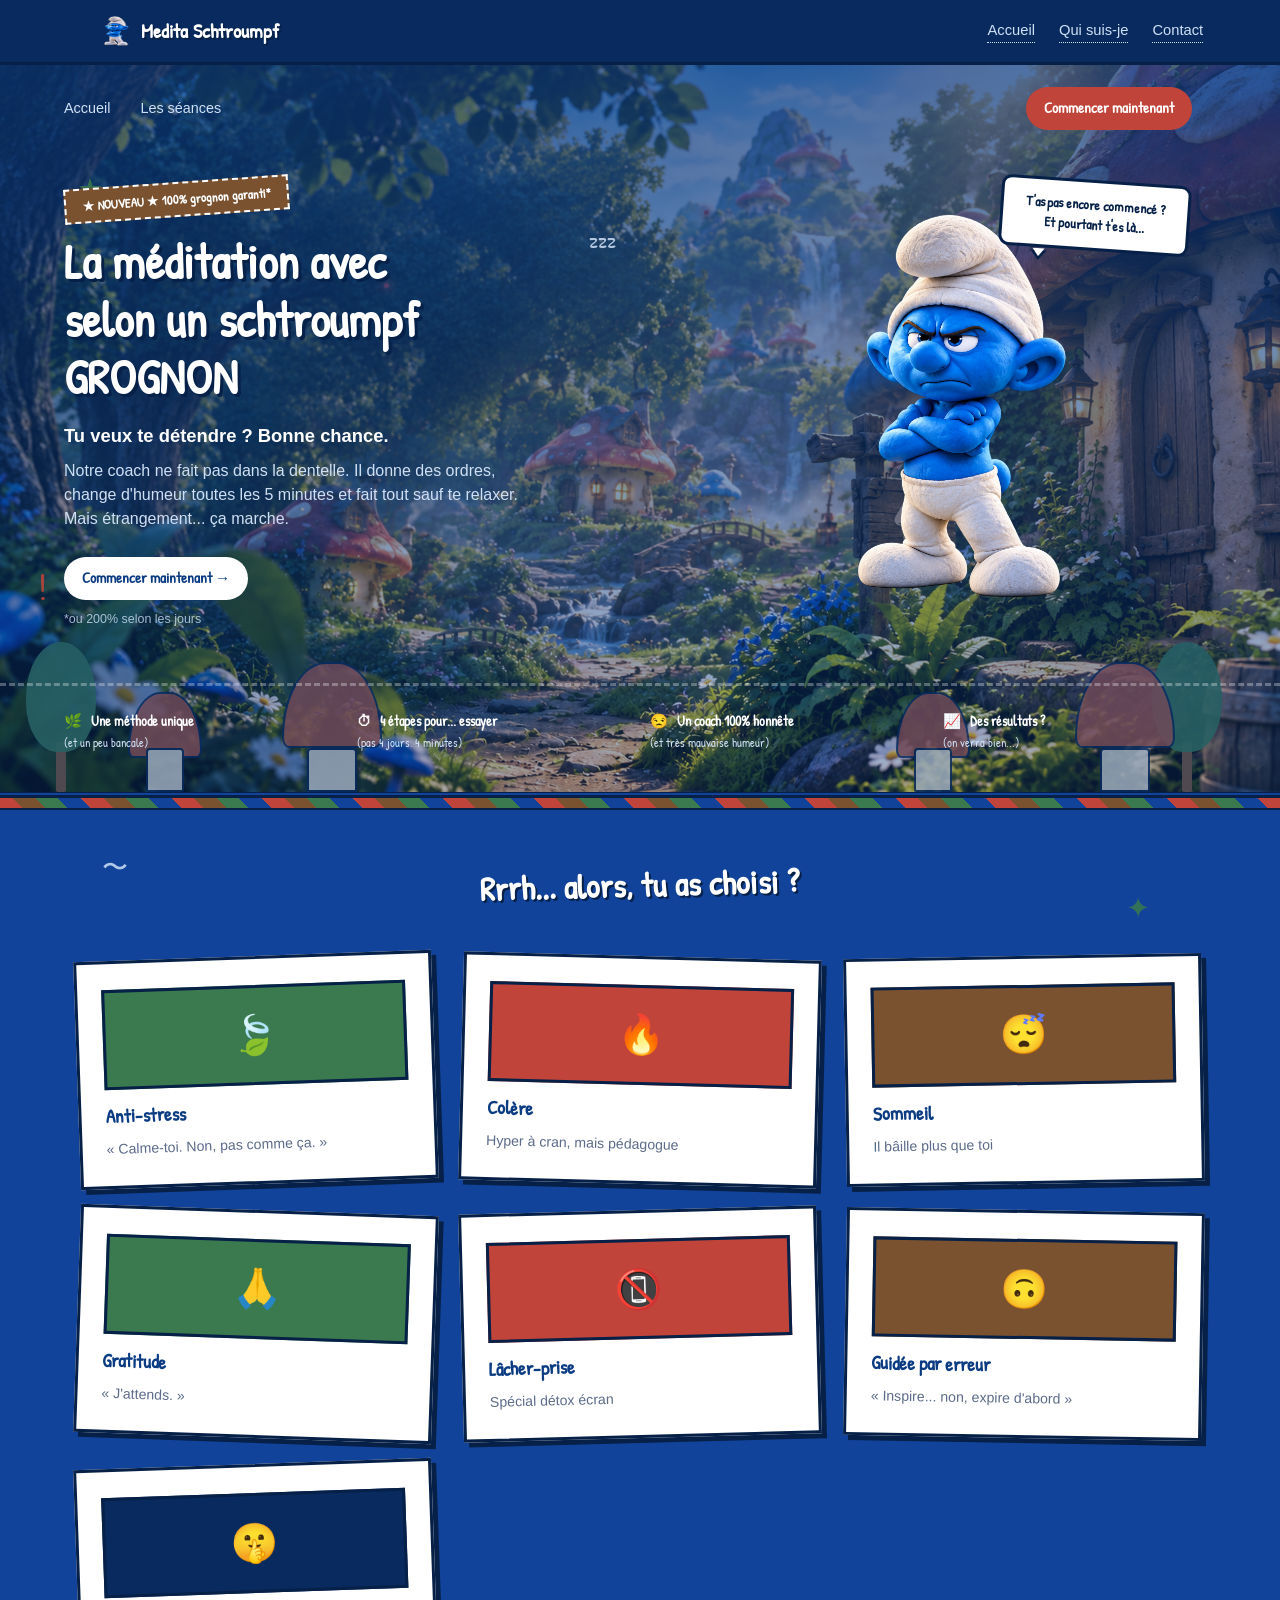
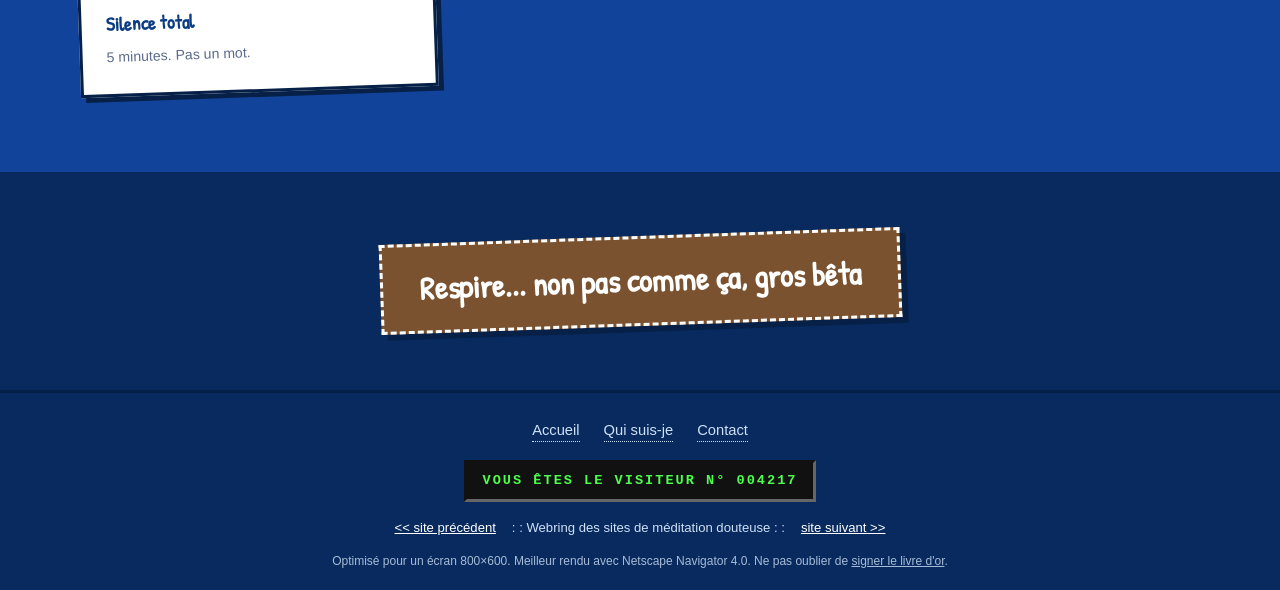
==== commit 91866e86: "Modifs Front" ====
--- a/index.html
+++ b/index.html
@@ -1,12 +1,16 @@
-<!DOCTYPE html>
+<!doctype html>
 <html lang="fr">
   <head>
     <meta charset="UTF-8" />
     <meta name="viewport" content="width=device-width, initial-scale=1.0" />
-    <title>
-      Medita Schtroumpf
-    </title>
+    <title>Medita Schtroumpf</title>
     <link rel="stylesheet" href="css/style.css" />
+    <link rel="preconnect" href="https://fonts.googleapis.com" />
+    <link rel="preconnect" href="https://fonts.gstatic.com" crossorigin />
+    <link
+      href="https://fonts.googleapis.com/css2?family=Fredoka:wght@300..700&family=Happy+Monkey&family=Patrick+Hand&family=Quicksand:wght@300..700&display=swap"
+      rel="stylesheet"
+    />
   </head>
   <body>
     <!-- <div class="marquee-bar">
@@ -77,7 +81,7 @@
       <div class="hero-body">
         <div class="hero-text">
           <span class="badge blink">★ NOUVEAU ★ 100% grognon garanti*</span>
-          <h1>La méditation avec<br />un personnage grognon</h1>
+          <h1>La méditation avec<br />selon un schtroumpf<br />GROGNON</h1>
           <p class="lede">Tu veux te détendre ? Bonne chance.</p>
           <p>
             Notre coach ne fait pas dans la dentelle. Il donne des ordres,
--- a/css/style.css
+++ b/css/style.css
@@ -12,8 +12,8 @@
   --ink: #062048; /* contours "bande dessinee" */
 
   /* Comic Sans assume, c'est tout l'esprit du "site fait par un grognon" */
-  --font-head: "Comic Sans MS", "Comic Sans", "Chalkboard SE", cursive;
-  --font-body: "Comic Sans MS", "Comic Sans", "Chalkboard SE", cursive;
+  --font-head: "Patrick Hand", cursive;
+  --font-body: "DM Sans", sans-serif;
 }
 
 * {
@@ -131,20 +131,20 @@
 
 .btn {
   display: inline-block;
-  padding: 12px 28px;
-  border-radius: 3px;
+  padding: 10px 18px;
+  border-radius: 25px;
   font-family: var(--font-head);
   font-weight: bold;
   font-size: 0.95rem;
   cursor: pointer;
-  border: 4px outset #d8d8d8;
-  box-shadow: 2px 2px 0 rgba(0, 0, 0, 0.5);
+  /* border: 4px outset #d8d8d8; */
+  /* box-shadow: 2px 2px 0 rgba(0, 0, 0, 0.5); */
 }
 .btn:active {
   border-style: inset;
 }
 .btn-primary {
-  background: #e8e8e8;
+  background: #ffffff;
   color: var(--forest);
 }
 .btn-light {
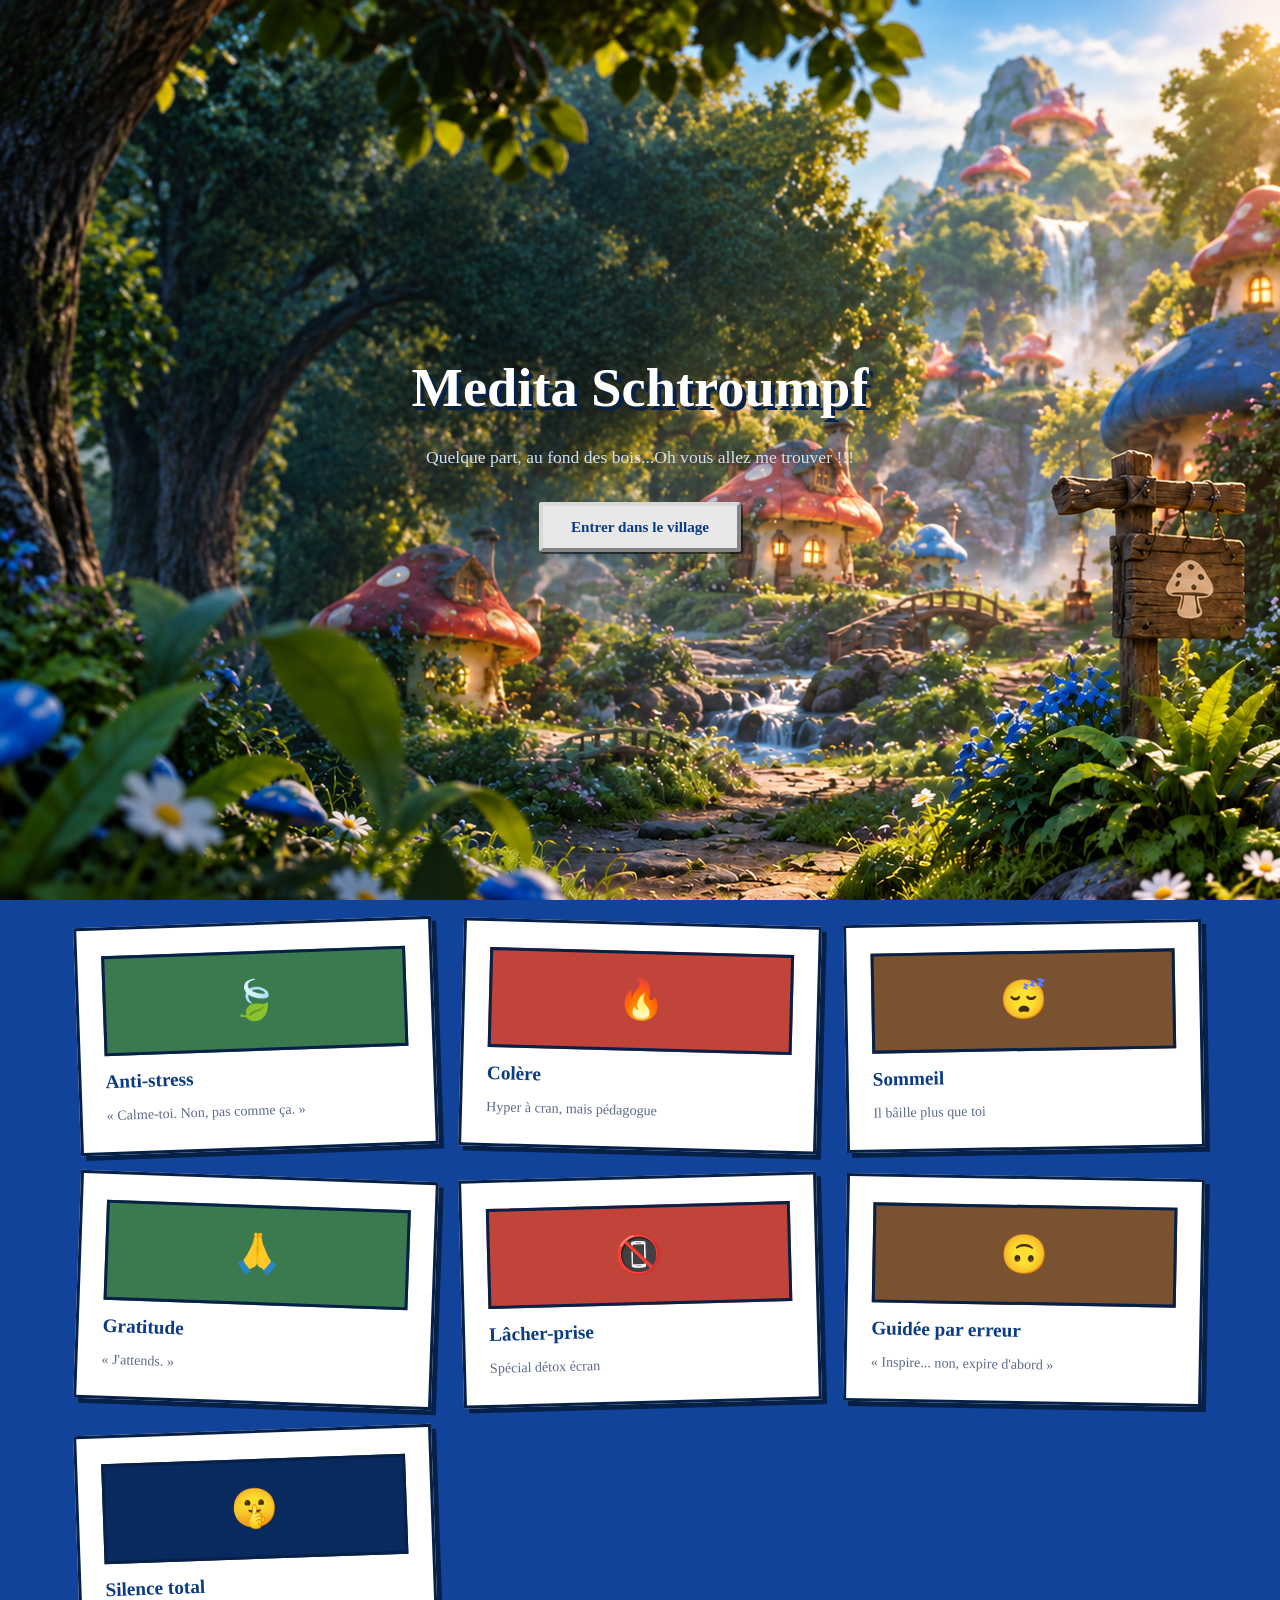
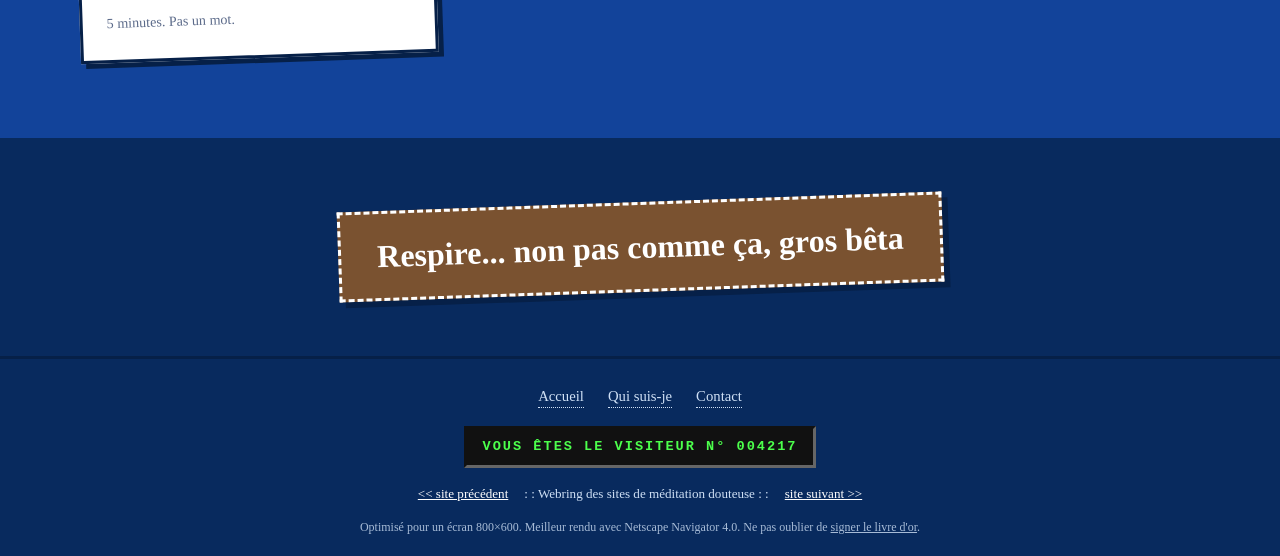
==== commit 0157db8b: "Ajout de l'écran d'intro avec zoom et entrée dans le village" ====
--- a/index.html
+++ b/index.html
@@ -1,18 +1,35 @@
-<!doctype html>
+<!DOCTYPE html>
 <html lang="fr">
   <head>
     <meta charset="UTF-8" />
     <meta name="viewport" content="width=device-width, initial-scale=1.0" />
     <title>Medita Schtroumpf</title>
     <link rel="stylesheet" href="css/style.css" />
-    <link rel="preconnect" href="https://fonts.googleapis.com" />
-    <link rel="preconnect" href="https://fonts.gstatic.com" crossorigin />
-    <link
-      href="https://fonts.googleapis.com/css2?family=Fredoka:wght@300..700&family=Happy+Monkey&family=Patrick+Hand&family=Quicksand:wght@300..700&display=swap"
-      rel="stylesheet"
-    />
   </head>
   <body>
+    <!-- ================================================================
+         ECRAN D'INTRODUCTION : village + bouton "Entrer"
+         Se superpose a toute la page au chargement. Au clic sur le
+         bouton, un zoom donne l'impression d'entrer dans le village,
+         puis cet ecran disparait pour laisser voir le vrai site
+         (deja present juste en dessous, immobile).
+         ================================================================ -->
+    <div class="intro-overlay" id="introOverlay">
+      <div class="intro-visual" id="introVisual">
+        <img src="assets/images/bandeau.png" alt="" class="intro-bg-image" />
+      </div>
+      <div class="intro-wash" id="introWash"></div>
+      <div class="intro-content">
+        <h1 class="intro-title">Medita Schtroumpf</h1>
+        <p class="intro-sub">
+          Quelque part, au fond des bois...Oh vous allez me trouver !!!
+        </p>
+        <button id="btnEntrer" class="btn btn-primary">
+          Entrer dans le village
+        </button>
+      </div>
+    </div>
+
     <!-- <div class="marquee-bar">
       <div class="marquee-track">
         ⚠ SITE EN CONSTRUCTION PERMANENTE — MEILLEUR RESULTAT AVEC NETSCAPE
@@ -81,7 +98,7 @@
       <div class="hero-body">
         <div class="hero-text">
           <span class="badge blink">★ NOUVEAU ★ 100% grognon garanti*</span>
-          <h1>La méditation avec<br />selon un schtroumpf<br />GROGNON</h1>
+          <h1>La méditation avec<br />un personnage grognon</h1>
           <p class="lede">Tu veux te détendre ? Bonne chance.</p>
           <p>
             Notre coach ne fait pas dans la dentelle. Il donne des ordres,
--- a/css/style.css
+++ b/css/style.css
@@ -12,8 +12,8 @@
   --ink: #062048; /* contours "bande dessinee" */
 
   /* Comic Sans assume, c'est tout l'esprit du "site fait par un grognon" */
-  --font-head: "Patrick Hand", cursive;
-  --font-body: "DM Sans", sans-serif;
+  --font-head: "Comic Sans MS", "Comic Sans", "Chalkboard SE", cursive;
+  --font-body: "Comic Sans MS", "Comic Sans", "Chalkboard SE", cursive;
 }
 
 * {
@@ -131,20 +131,20 @@
 
 .btn {
   display: inline-block;
-  padding: 10px 18px;
-  border-radius: 25px;
+  padding: 12px 28px;
+  border-radius: 3px;
   font-family: var(--font-head);
   font-weight: bold;
   font-size: 0.95rem;
   cursor: pointer;
-  /* border: 4px outset #d8d8d8; */
-  /* box-shadow: 2px 2px 0 rgba(0, 0, 0, 0.5); */
+  border: 4px outset #d8d8d8;
+  box-shadow: 2px 2px 0 rgba(0, 0, 0, 0.5);
 }
 .btn:active {
   border-style: inset;
 }
 .btn-primary {
-  background: #ffffff;
+  background: #e8e8e8;
   color: var(--forest);
 }
 .btn-light {
@@ -1220,6 +1220,84 @@
   }
 }
 
+/* ================================================================
+   ECRAN D'INTRODUCTION (village + bouton "Entrer")
+   ================================================================ */
+
+.intro-overlay {
+  position: fixed;
+  inset: 0;
+  z-index: 1000; /* au-dessus de tout le reste du site */
+  overflow: hidden;
+  background: var(
+    --forest-deep
+  ); /* visible si l'image met du temps a charger */
+}
+
+.intro-visual {
+  position: absolute;
+  inset: 0;
+  background-image: url("assets/images/bandeau.png");
+  background-size: cover;
+  background-position: center;
+  transform-origin: 60% 55%; /* point vers lequel le zoom "entre" */
+  transform: scale(1);
+  transition: transform 1.7s cubic-bezier(0.55, 0.05, 0.35, 1);
+}
+.intro-visual.zoom {
+  transform: scale(3.2);
+}
+
+.intro-wash {
+  position: absolute;
+  inset: 0;
+  background: var(--forest-deep);
+  opacity: 0;
+  transition: opacity 0.6s ease;
+  pointer-events: none;
+}
+.intro-wash.cover {
+  opacity: 1;
+  transition: opacity 0.6s ease 0.9s; /* n'apparait que sur la fin du zoom */
+}
+
+.intro-content {
+  position: relative;
+  z-index: 2;
+  height: 100%;
+  display: flex;
+  flex-direction: column;
+  align-items: center;
+  justify-content: center;
+  text-align: center;
+  padding: 0 6%;
+}
+.intro-title {
+  font-size: clamp(2.2rem, 5vw, 3.4rem);
+  text-shadow: 4px 4px 0 var(--ink);
+}
+.intro-sub {
+  margin-top: 14px;
+  color: var(--muted);
+  font-size: 1.1rem;
+}
+.intro-content .btn {
+  margin-top: 32px;
+}
+
+.intro-overlay.masque {
+  display: none;
+}
+
+@media (prefers-reduced-motion: reduce) {
+  .intro-visual {
+    transition: none;
+  }
+  .intro-wash {
+    transition: none;
+  }
+}
+
 @media (max-width: 780px) {
   .hero-body {
     flex-direction: column-reverse;
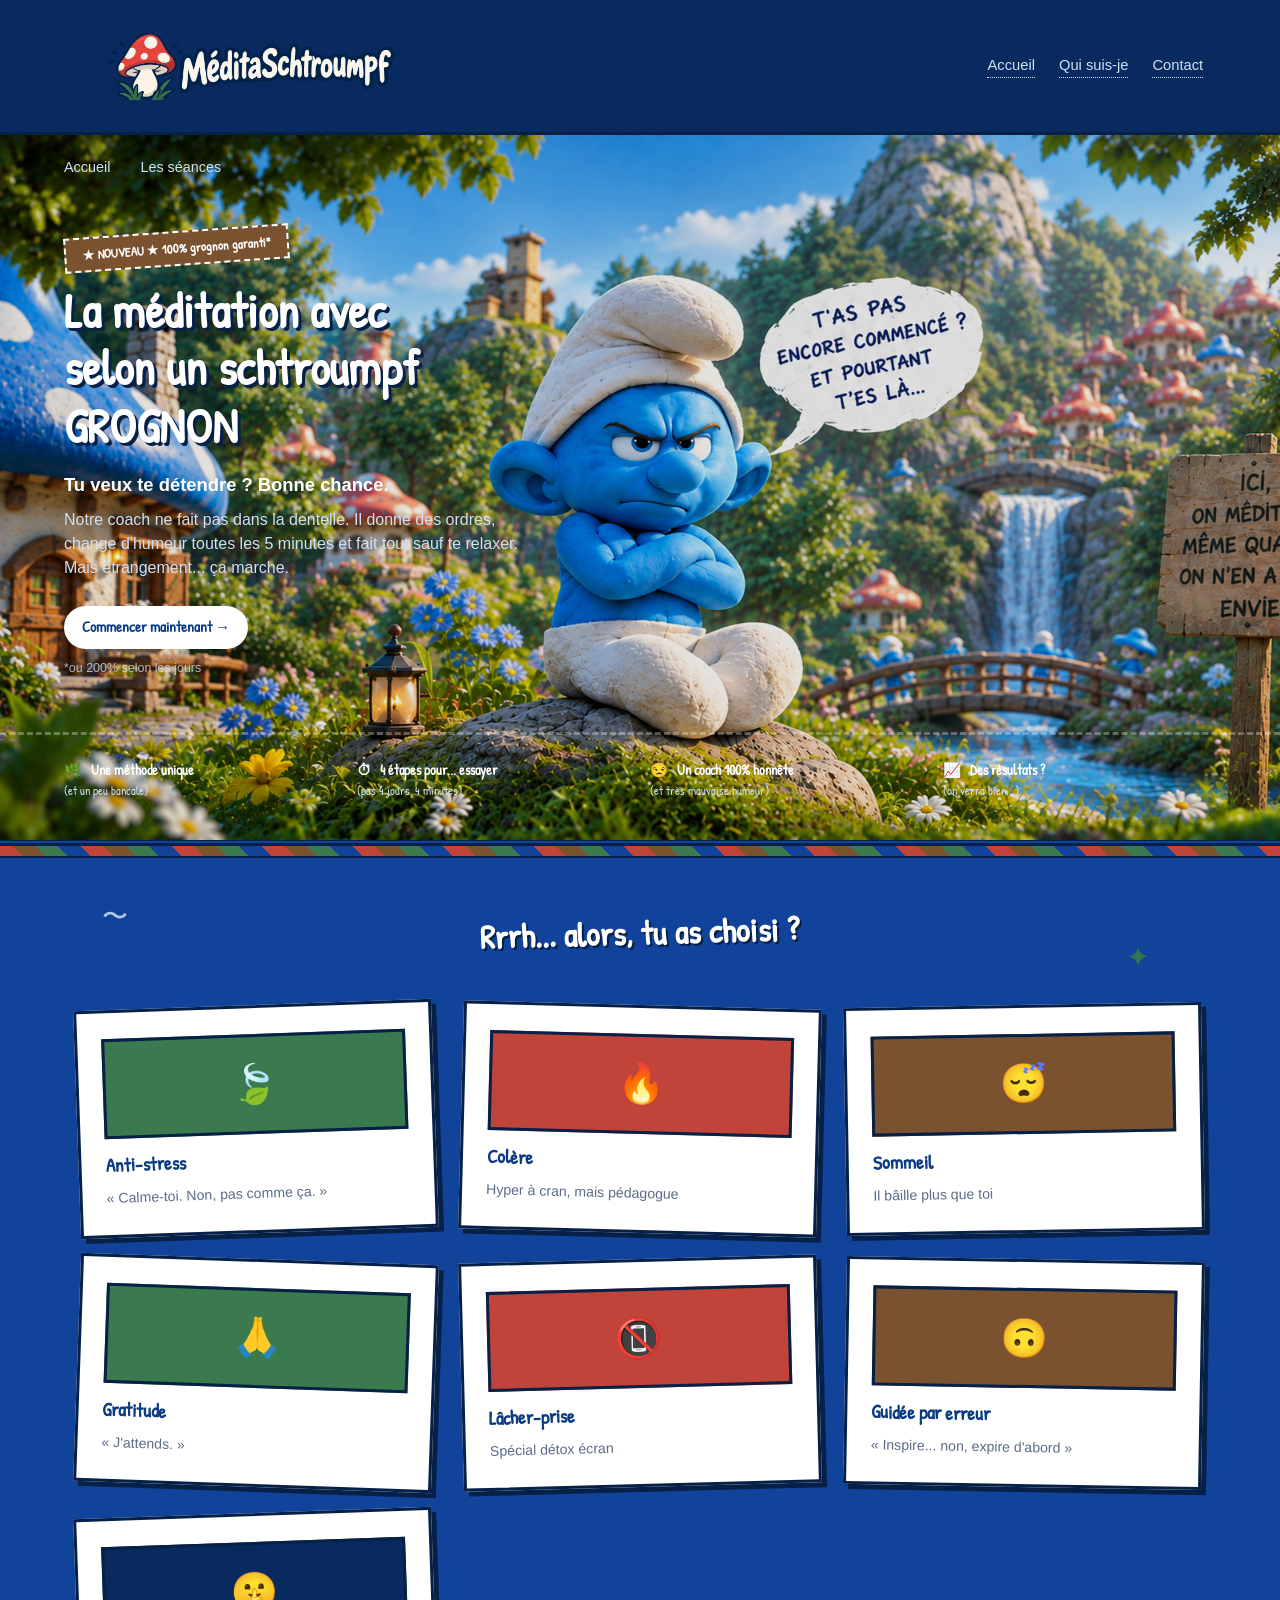
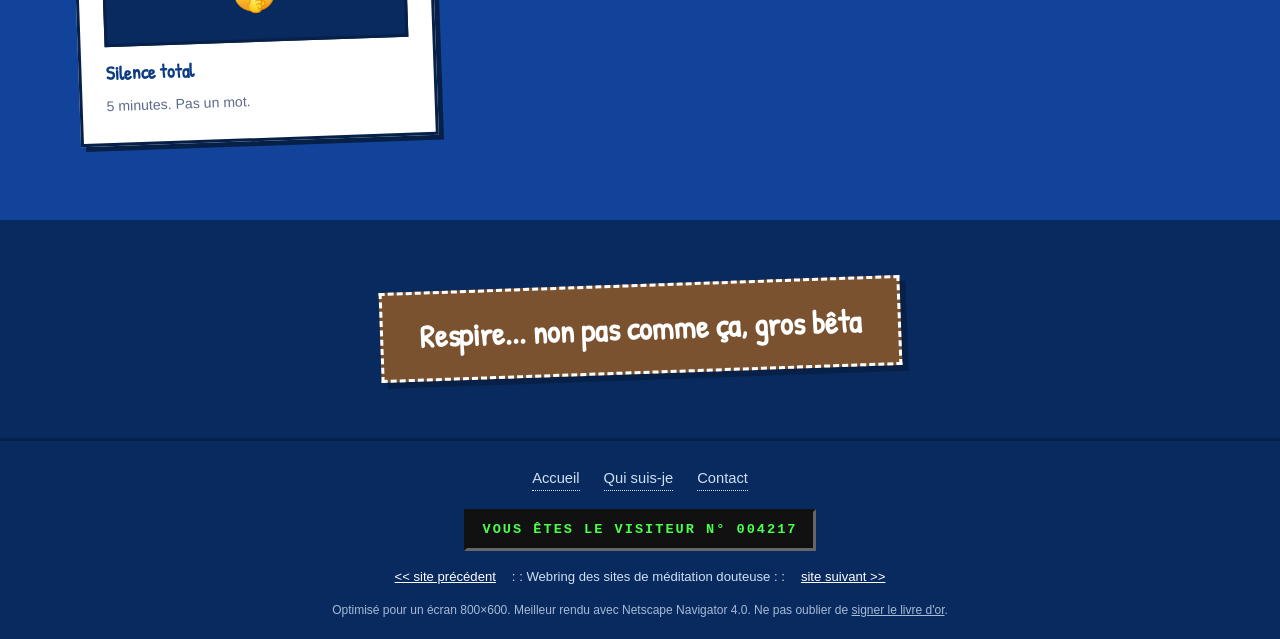
==== commit 18a09eeb: "Modifs Front" ====
--- a/index.html
+++ b/index.html
@@ -1,35 +1,18 @@
-<!DOCTYPE html>
+<!doctype html>
 <html lang="fr">
   <head>
     <meta charset="UTF-8" />
     <meta name="viewport" content="width=device-width, initial-scale=1.0" />
     <title>Medita Schtroumpf</title>
     <link rel="stylesheet" href="css/style.css" />
+    <link rel="preconnect" href="https://fonts.googleapis.com" />
+    <link rel="preconnect" href="https://fonts.gstatic.com" crossorigin />
+    <link
+      href="https://fonts.googleapis.com/css2?family=Fredoka:wght@300..700&family=Happy+Monkey&family=Patrick+Hand&family=Quicksand:wght@300..700&display=swap"
+      rel="stylesheet"
+    />
   </head>
   <body>
-    <!-- ================================================================
-         ECRAN D'INTRODUCTION : village + bouton "Entrer"
-         Se superpose a toute la page au chargement. Au clic sur le
-         bouton, un zoom donne l'impression d'entrer dans le village,
-         puis cet ecran disparait pour laisser voir le vrai site
-         (deja present juste en dessous, immobile).
-         ================================================================ -->
-    <div class="intro-overlay" id="introOverlay">
-      <div class="intro-visual" id="introVisual">
-        <img src="assets/images/bandeau.png" alt="" class="intro-bg-image" />
-      </div>
-      <div class="intro-wash" id="introWash"></div>
-      <div class="intro-content">
-        <h1 class="intro-title">Medita Schtroumpf</h1>
-        <p class="intro-sub">
-          Quelque part, au fond des bois...Oh vous allez me trouver !!!
-        </p>
-        <button id="btnEntrer" class="btn btn-primary">
-          Entrer dans le village
-        </button>
-      </div>
-    </div>
-
     <!-- <div class="marquee-bar">
       <div class="marquee-track">
         ⚠ SITE EN CONSTRUCTION PERMANENTE — MEILLEUR RESULTAT AVEC NETSCAPE
@@ -42,13 +25,13 @@
     <header class="site-header">
       <div class="brand">
         <img
-          src="assets/images/logo.png"
+          src="assets/images/logo1.png"
           alt="MeditaSchtroumpf"
           class="logo-icon"
-          width="30"
-          height="30"
+          width="300"
+          height="100"
         />
-        Medita Schtroumpf
+        <!-- Medita Schtroumpf -->
       </div>
       <nav class="site-nav">
         <a href="#accueil">Accueil</a>
@@ -58,8 +41,8 @@
     </header>
 
     <section id="accueil" class="hero">
-      <img src="assets/images/bandeau.png" alt="" class="hero-bg-image" />
-      <div class="hero-village" aria-hidden="true">
+      <img src="assets/images/bandeau1.png" alt="" class="hero-bg-image" />
+      <!-- <div class="hero-village" aria-hidden="true">
         <div class="v-tree" style="left: 2%"></div>
         <div class="v-tree" style="left: 90%"></div>
         <div class="v-house" style="left: 10%"></div>
@@ -79,26 +62,26 @@
           style="left: 75%; top: 38%; animation-delay: 2.6s"
         ></span>
       </div>
-      <div class="hero-overlay" aria-hidden="true"></div>
+      <div class="hero-overlay" aria-hidden="true"></div> -->
 
       <!-- <div class="ruban">EN CONSTRUCTION</div> -->
 
-      <span class="doodle doodle-star" style="top: 14%; left: 6%">★</span>
+      <!-- <span class="doodle doodle-star" style="top: 14%; left: 6%">★</span>
       <span class="doodle doodle-zzz" style="top: 22%; left: 46%">zzz</span>
-      <span class="doodle doodle-bang" style="top: 68%; left: 3%">!</span>
+      <span class="doodle doodle-bang" style="top: 68%; left: 3%">!</span> -->
 
       <nav class="hero-nav">
         <div class="hero-links">
           <a href="#accueil">Accueil</a>
           <a href="#meditations">Les séances</a>
         </div>
-        <a href="#meditations" class="btn btn-light">Commencer maintenant</a>
+        <!-- <a href="#meditations" class="btn btn-light">Commencer maintenant</a> -->
       </nav>
 
       <div class="hero-body">
         <div class="hero-text">
           <span class="badge blink">★ NOUVEAU ★ 100% grognon garanti*</span>
-          <h1>La méditation avec<br />un personnage grognon</h1>
+          <h1>La méditation avec<br />selon un schtroumpf<br />GROGNON</h1>
           <p class="lede">Tu veux te détendre ? Bonne chance.</p>
           <p>
             Notre coach ne fait pas dans la dentelle. Il donne des ordres,
@@ -112,12 +95,11 @@
         </div>
 
         <div class="hero-mascot">
-          <div class="bulle-bd">
-            T'as pas encore commencé ?<br />Et pourtant t'es là...
-          </div>
-          <img
-            src="assets/images/logo.png"
-            alt="Le personnage grognon"
+          <div class="bulle-b">
+           </div>
+          <img
+            src="assets/images/"
+            alt=""
             class="mascot-image"
           />
         </div>
--- a/css/style.css
+++ b/css/style.css
@@ -12,8 +12,8 @@
   --ink: #062048; /* contours "bande dessinee" */
 
   /* Comic Sans assume, c'est tout l'esprit du "site fait par un grognon" */
-  --font-head: "Comic Sans MS", "Comic Sans", "Chalkboard SE", cursive;
-  --font-body: "Comic Sans MS", "Comic Sans", "Chalkboard SE", cursive;
+  --font-head: "Patrick Hand", cursive;
+  --font-body: "DM Sans", sans-serif;
 }
 
 * {
@@ -131,20 +131,20 @@
 
 .btn {
   display: inline-block;
-  padding: 12px 28px;
-  border-radius: 3px;
+  padding: 10px 18px;
+  border-radius: 25px;
   font-family: var(--font-head);
   font-weight: bold;
   font-size: 0.95rem;
   cursor: pointer;
-  border: 4px outset #d8d8d8;
-  box-shadow: 2px 2px 0 rgba(0, 0, 0, 0.5);
+  /* border: 4px outset #d8d8d8; */
+  /* box-shadow: 2px 2px 0 rgba(0, 0, 0, 0.5); */
 }
 .btn:active {
   border-style: inset;
 }
 .btn-primary {
-  background: #e8e8e8;
+  background: #ffffff;
   color: var(--forest);
 }
 .btn-light {
@@ -1220,84 +1220,6 @@
   }
 }
 
-/* ================================================================
-   ECRAN D'INTRODUCTION (village + bouton "Entrer")
-   ================================================================ */
-
-.intro-overlay {
-  position: fixed;
-  inset: 0;
-  z-index: 1000; /* au-dessus de tout le reste du site */
-  overflow: hidden;
-  background: var(
-    --forest-deep
-  ); /* visible si l'image met du temps a charger */
-}
-
-.intro-visual {
-  position: absolute;
-  inset: 0;
-  background-image: url("assets/images/bandeau.png");
-  background-size: cover;
-  background-position: center;
-  transform-origin: 60% 55%; /* point vers lequel le zoom "entre" */
-  transform: scale(1);
-  transition: transform 1.7s cubic-bezier(0.55, 0.05, 0.35, 1);
-}
-.intro-visual.zoom {
-  transform: scale(3.2);
-}
-
-.intro-wash {
-  position: absolute;
-  inset: 0;
-  background: var(--forest-deep);
-  opacity: 0;
-  transition: opacity 0.6s ease;
-  pointer-events: none;
-}
-.intro-wash.cover {
-  opacity: 1;
-  transition: opacity 0.6s ease 0.9s; /* n'apparait que sur la fin du zoom */
-}
-
-.intro-content {
-  position: relative;
-  z-index: 2;
-  height: 100%;
-  display: flex;
-  flex-direction: column;
-  align-items: center;
-  justify-content: center;
-  text-align: center;
-  padding: 0 6%;
-}
-.intro-title {
-  font-size: clamp(2.2rem, 5vw, 3.4rem);
-  text-shadow: 4px 4px 0 var(--ink);
-}
-.intro-sub {
-  margin-top: 14px;
-  color: var(--muted);
-  font-size: 1.1rem;
-}
-.intro-content .btn {
-  margin-top: 32px;
-}
-
-.intro-overlay.masque {
-  display: none;
-}
-
-@media (prefers-reduced-motion: reduce) {
-  .intro-visual {
-    transition: none;
-  }
-  .intro-wash {
-    transition: none;
-  }
-}
-
 @media (max-width: 780px) {
   .hero-body {
     flex-direction: column-reverse;
@@ -1325,4 +1247,4 @@
     top: 10px;
     right: -60px;
   }
-}
+}
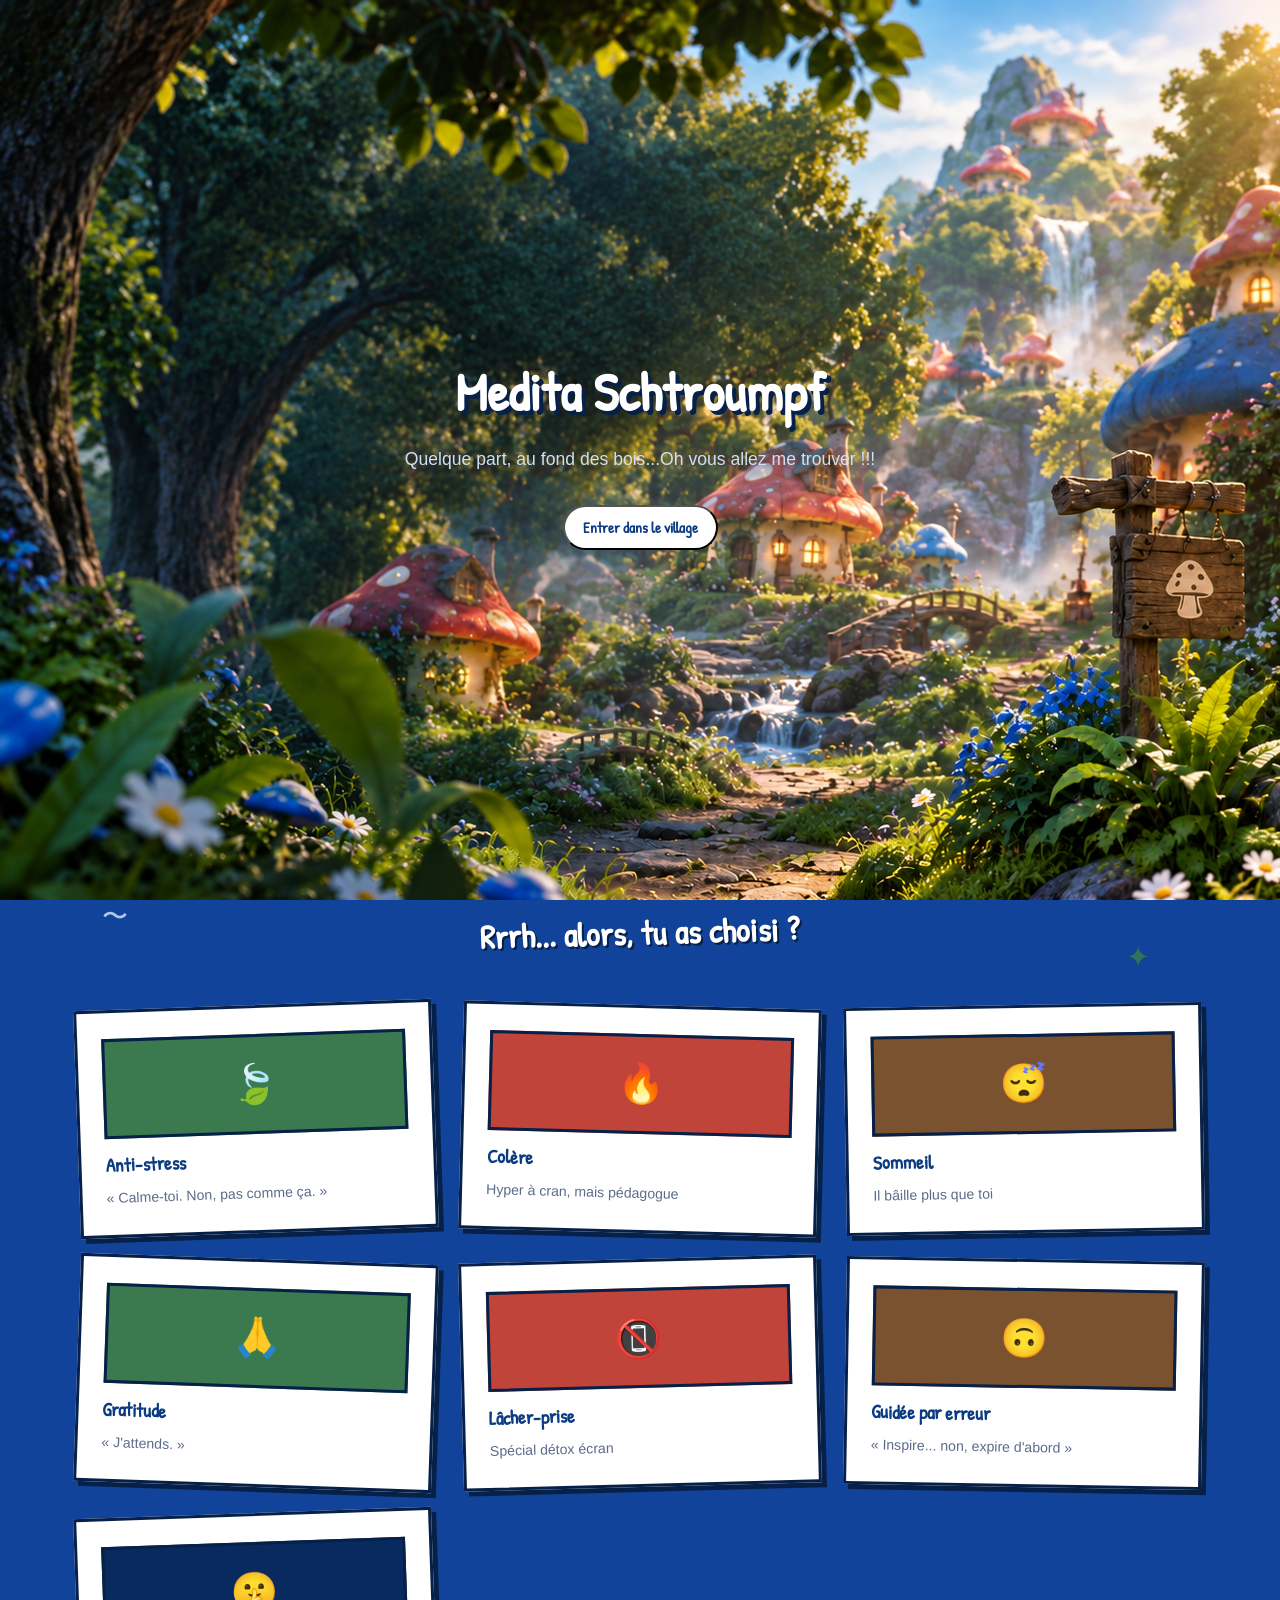
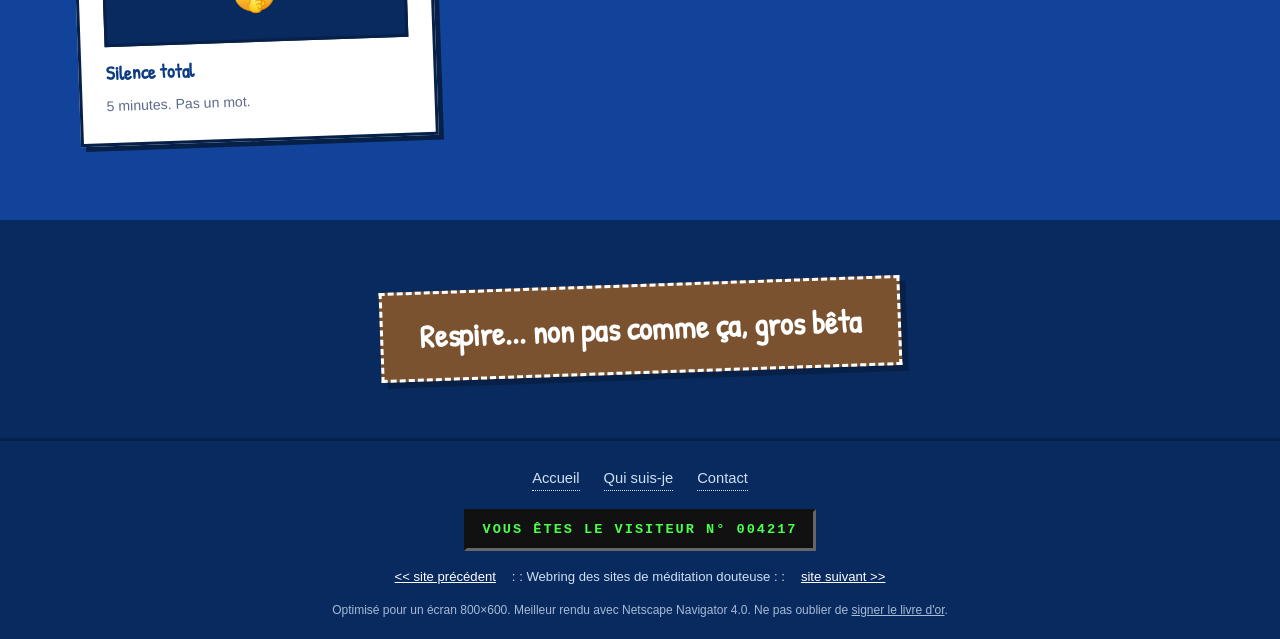
==== commit b32c9e5f: "Merge branch 'main' of https://github.com/ceELK/meditation-schtroumph # Please enter a commit messag" ====
--- a/index.html
+++ b/index.html
@@ -13,6 +13,29 @@
     />
   </head>
   <body>
+    <!-- ================================================================
+         ECRAN D'INTRODUCTION : village + bouton "Entrer"
+         Se superpose a toute la page au chargement. Au clic sur le
+         bouton, un zoom donne l'impression d'entrer dans le village,
+         puis cet ecran disparait pour laisser voir le vrai site
+         (deja present juste en dessous, immobile).
+         ================================================================ -->
+    <div class="intro-overlay" id="introOverlay">
+      <div class="intro-visual" id="introVisual">
+        <img src="assets/images/bandeau.png" alt="" class="intro-bg-image" />
+      </div>
+      <div class="intro-wash" id="introWash"></div>
+      <div class="intro-content">
+        <h1 class="intro-title">Medita Schtroumpf</h1>
+        <p class="intro-sub">
+          Quelque part, au fond des bois...Oh vous allez me trouver !!!
+        </p>
+        <button id="btnEntrer" class="btn btn-primary">
+          Entrer dans le village
+        </button>
+      </div>
+    </div>
+
     <!-- <div class="marquee-bar">
       <div class="marquee-track">
         ⚠ SITE EN CONSTRUCTION PERMANENTE — MEILLEUR RESULTAT AVEC NETSCAPE
--- a/css/style.css
+++ b/css/style.css
@@ -1220,6 +1220,84 @@
   }
 }
 
+/* ================================================================
+   ECRAN D'INTRODUCTION (village + bouton "Entrer")
+   ================================================================ */
+
+.intro-overlay {
+  position: fixed;
+  inset: 0;
+  z-index: 1000; /* au-dessus de tout le reste du site */
+  overflow: hidden;
+  background: var(
+    --forest-deep
+  ); /* visible si l'image met du temps a charger */
+}
+
+.intro-visual {
+  position: absolute;
+  inset: 0;
+  background-image: url("assets/images/bandeau.png");
+  background-size: cover;
+  background-position: center;
+  transform-origin: 60% 55%; /* point vers lequel le zoom "entre" */
+  transform: scale(1);
+  transition: transform 1.7s cubic-bezier(0.55, 0.05, 0.35, 1);
+}
+.intro-visual.zoom {
+  transform: scale(3.2);
+}
+
+.intro-wash {
+  position: absolute;
+  inset: 0;
+  background: var(--forest-deep);
+  opacity: 0;
+  transition: opacity 0.6s ease;
+  pointer-events: none;
+}
+.intro-wash.cover {
+  opacity: 1;
+  transition: opacity 0.6s ease 0.9s; /* n'apparait que sur la fin du zoom */
+}
+
+.intro-content {
+  position: relative;
+  z-index: 2;
+  height: 100%;
+  display: flex;
+  flex-direction: column;
+  align-items: center;
+  justify-content: center;
+  text-align: center;
+  padding: 0 6%;
+}
+.intro-title {
+  font-size: clamp(2.2rem, 5vw, 3.4rem);
+  text-shadow: 4px 4px 0 var(--ink);
+}
+.intro-sub {
+  margin-top: 14px;
+  color: var(--muted);
+  font-size: 1.1rem;
+}
+.intro-content .btn {
+  margin-top: 32px;
+}
+
+.intro-overlay.masque {
+  display: none;
+}
+
+@media (prefers-reduced-motion: reduce) {
+  .intro-visual {
+    transition: none;
+  }
+  .intro-wash {
+    transition: none;
+  }
+}
+
 @media (max-width: 780px) {
   .hero-body {
     flex-direction: column-reverse;
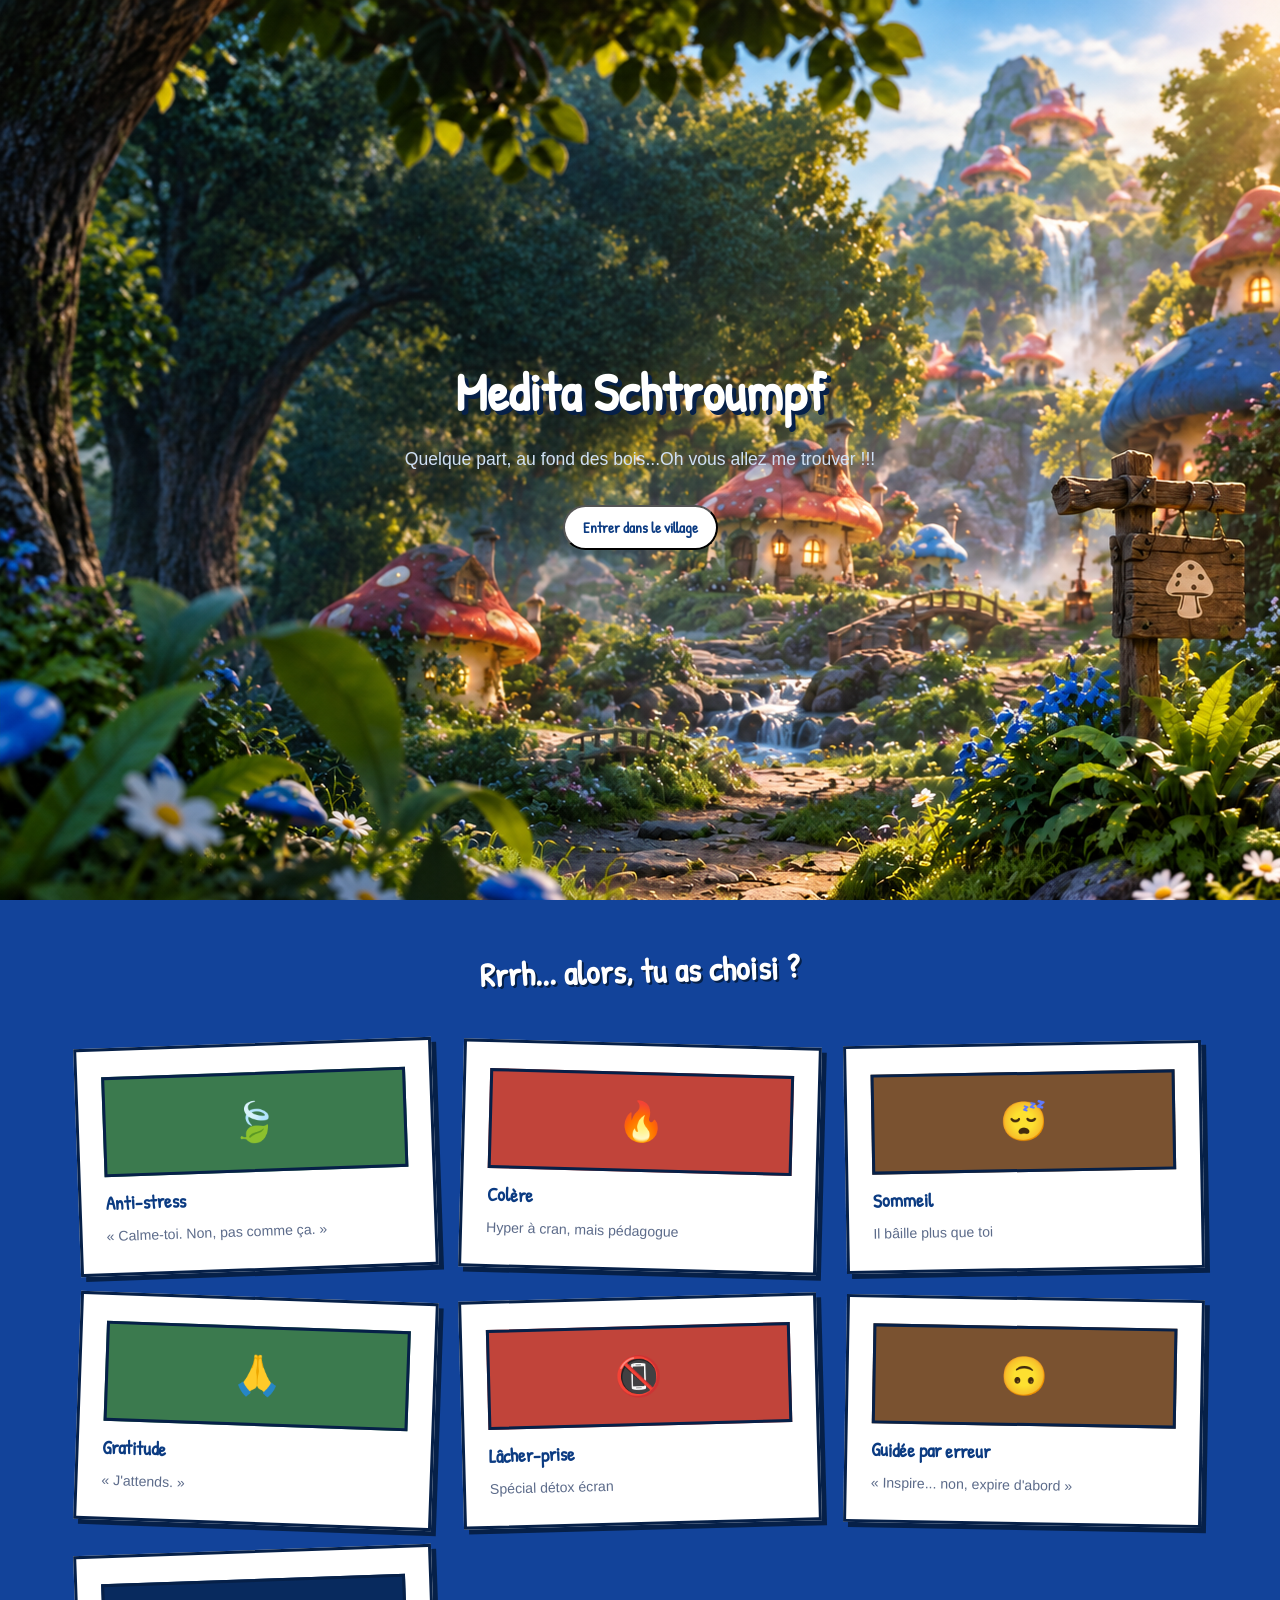
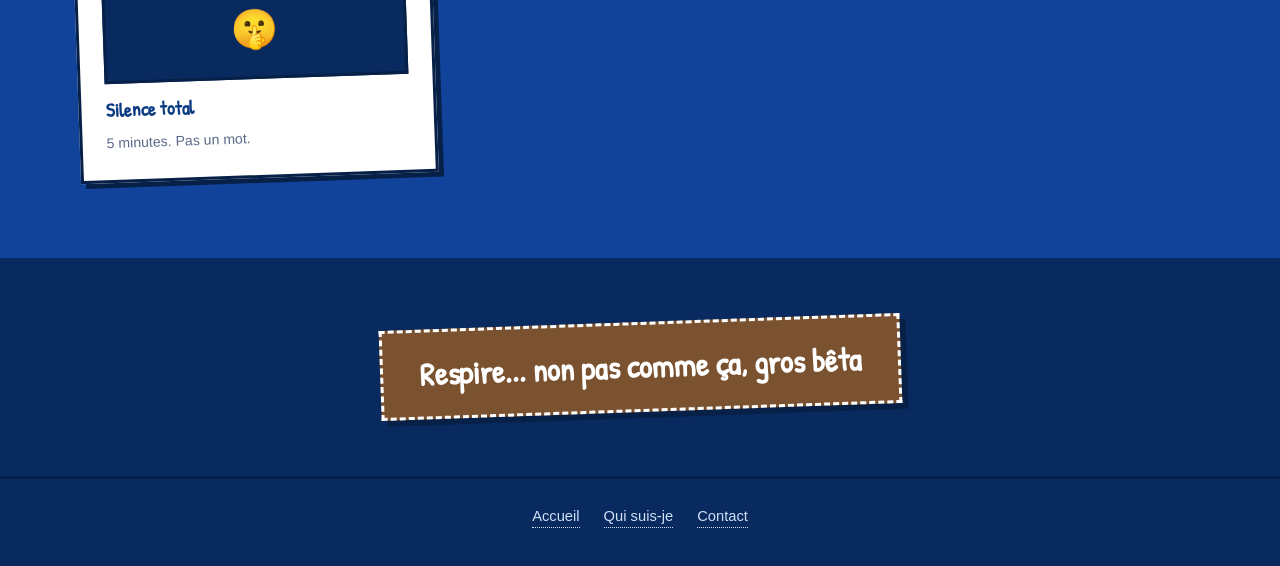
==== commit 5a44bd98: "Modifs Front" ====
--- a/index.html
+++ b/index.html
@@ -47,13 +47,13 @@
 
     <header class="site-header">
       <div class="brand">
-        <img
+        <a href="/index.html"><img
           src="assets/images/logo1.png"
           alt="MeditaSchtroumpf"
           class="logo-icon"
           width="300"
           height="100"
-        />
+        /></a>
         <!-- Medita Schtroumpf -->
       </div>
       <nav class="site-nav">
@@ -104,7 +104,7 @@
       <div class="hero-body">
         <div class="hero-text">
           <span class="badge blink">★ NOUVEAU ★ 100% grognon garanti*</span>
-          <h1>La méditation avec<br />selon un schtroumpf<br />GROGNON</h1>
+          <h1>LA MEDITATION<br />SELON UN SCHTROUMPF<br />GROGNON</h1>
           <p class="lede">Tu veux te détendre ? Bonne chance.</p>
           <p>
             Notre coach ne fait pas dans la dentelle. Il donne des ordres,
@@ -151,8 +151,8 @@
     <div class="retro-divider" aria-hidden="true"></div>
 
     <section id="meditations" class="meditations">
-      <span class="doodle doodle-star" style="top: 8%; left: 88%">✦</span>
-      <span class="doodle doodle-swirl" style="top: 4%; left: 8%">〜</span>
+      <!-- <span class="doodle doodle-star" style="top: 8%; left: 88%">✦</span>
+      <span class="doodle doodle-swirl" style="top: 4%; left: 8%">〜</span> -->
       <h2>Rrrh... alors, tu as choisi ?</h2>
       <div class="grid">
         <a
@@ -281,7 +281,7 @@
         <a href="contact.html">Contact</a>
       </nav>
 
-      <div class="compteur">
+      <!-- <div class="compteur">
         VOUS ÊTES LE VISITEUR N° <span class="compteur-chiffres">004217</span>
       </div>
 
@@ -294,7 +294,7 @@
       <p class="footer-fine">
         Optimisé pour un écran 800×600. Meilleur rendu avec Netscape Navigator
         4.0. Ne pas oublier de <a href="#">signer le livre d'or</a>.
-      </p>
+      </p> -->
     </footer>
 
     <script src="js/accueil.js"></script>
--- a/css/style.css
+++ b/css/style.css
@@ -147,6 +147,10 @@
   background: #ffffff;
   color: var(--forest);
 }
+.btn-primary:hover {
+  background: var(--forest);
+  color: white;
+}
 .btn-light {
   background: var(--accent-red);
   color: #ffffff;
@@ -197,7 +201,7 @@
   align-items: center;
   justify-content: space-between;
   padding: 16px 6%;
-  background: var(--forest-deep);
+  background: transparent;
   border-bottom: 3px solid var(--ink);
 }
 .brand,
@@ -671,9 +675,12 @@
 }
 .hero-stats li {
   color: #ffffff;
-  font-size: 0.9rem;
-  font-family: var(--font-head);
-  font-weight: bold;
+  font-size: 18px;
+  font-family: var(--font-head);
+  font-weight: bold;
+  background-color: rgba(29, 28, 28, 0.6);
+  border-radius: 15px;
+  padding: 10px;
 }
 .hero-stats .icon {
   margin-right: 6px;
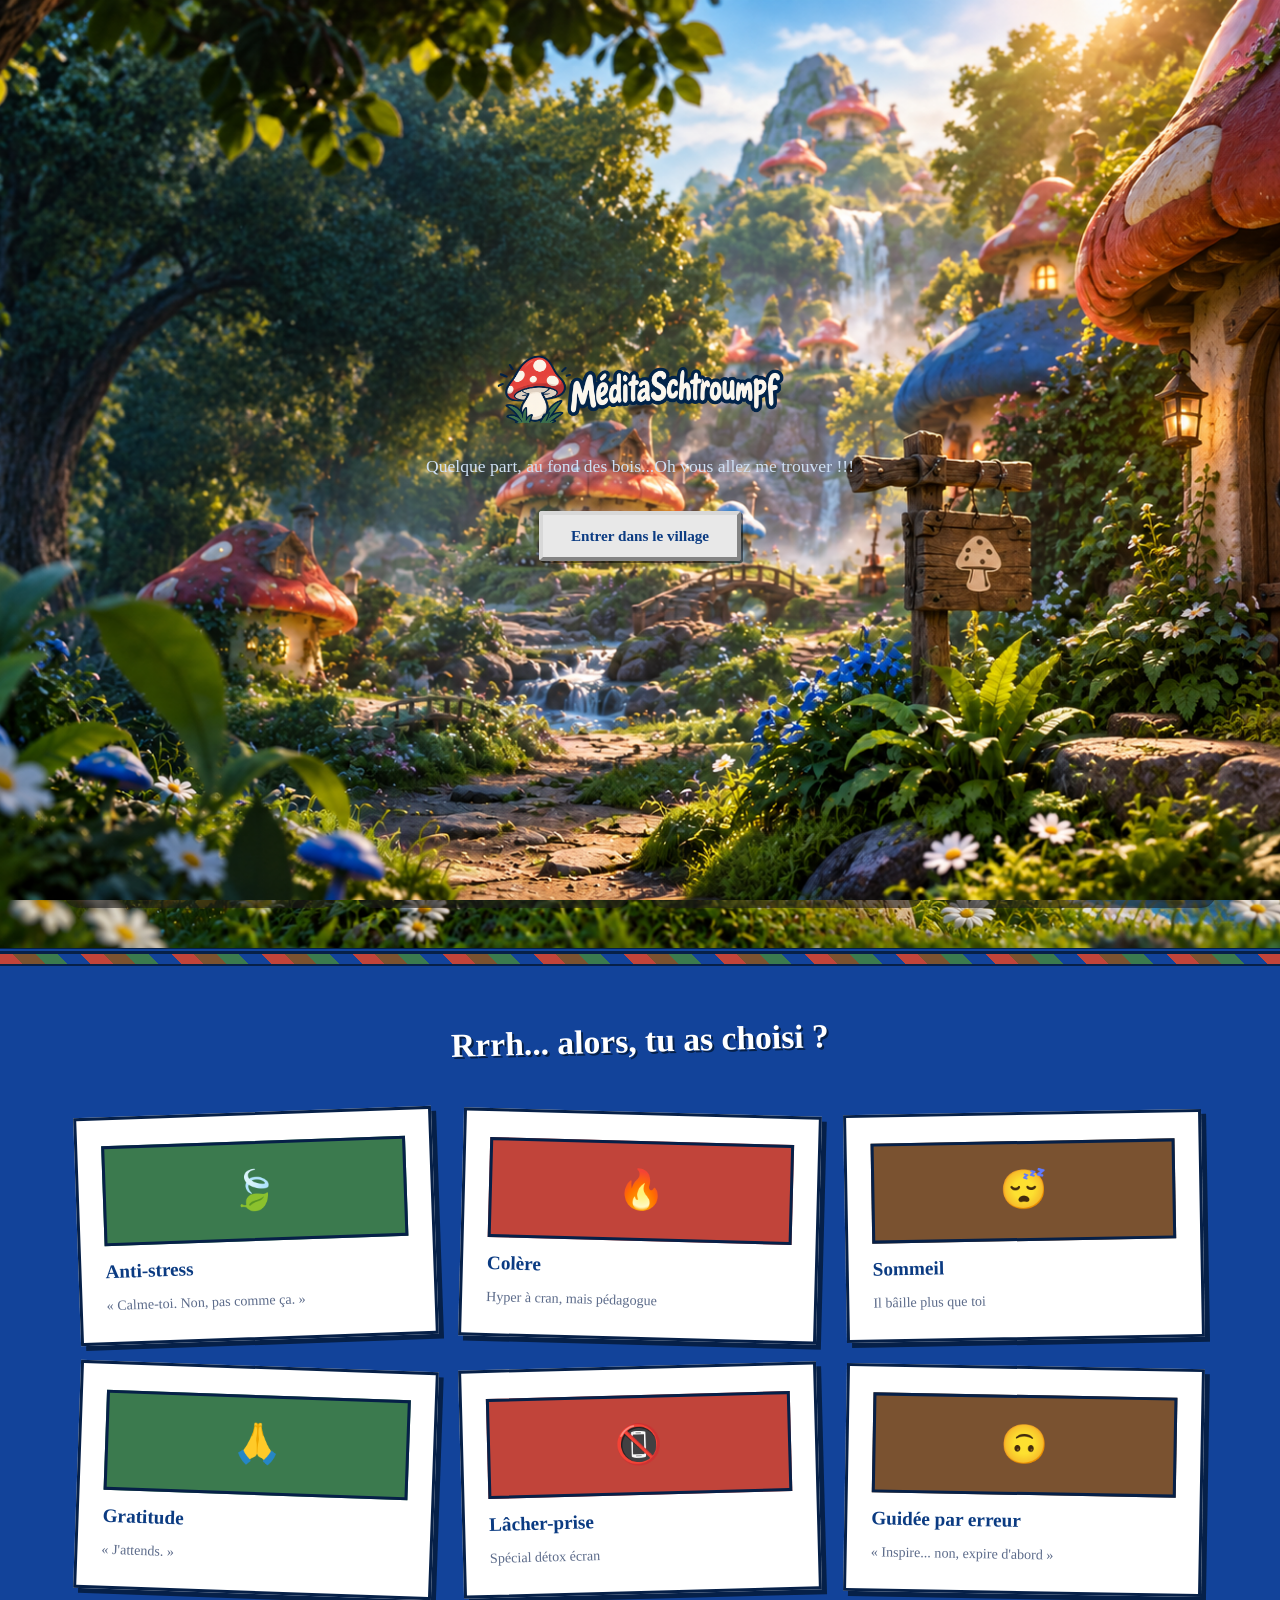
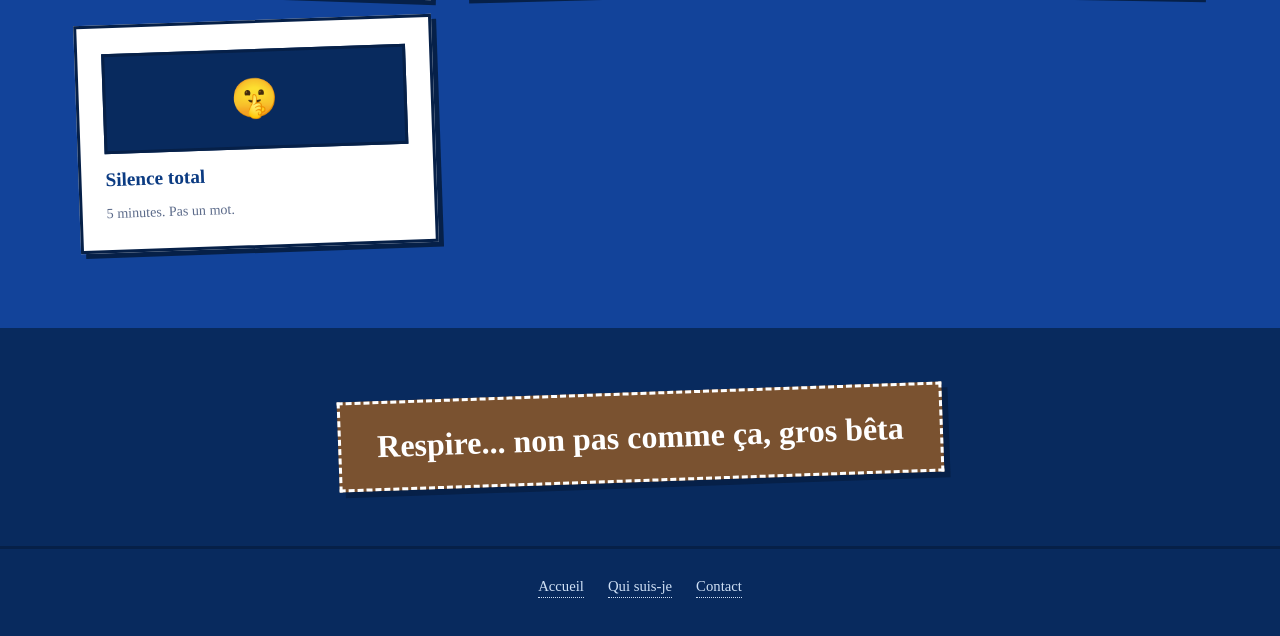
==== commit 7b3d9dbd: "Modifs Front" ====
--- a/index.html
+++ b/index.html
@@ -26,7 +26,13 @@
       </div>
       <div class="intro-wash" id="introWash"></div>
       <div class="intro-content">
-        <h1 class="intro-title">Medita Schtroumpf</h1>
+        <img
+          src="assets/images/logo1.png"
+          alt="MeditaSchtroumpf"
+          class="logo-icon"
+          width="300"
+          height="100"
+        />
         <p class="intro-sub">
           Quelque part, au fond des bois...Oh vous allez me trouver !!!
         </p>
--- a/css/style.css
+++ b/css/style.css
@@ -12,8 +12,8 @@
   --ink: #062048; /* contours "bande dessinee" */
 
   /* Comic Sans assume, c'est tout l'esprit du "site fait par un grognon" */
-  --font-head: "Patrick Hand", cursive;
-  --font-body: "DM Sans", sans-serif;
+  --font-head: "Comic Sans MS", "Comic Sans", "Chalkboard SE", cursive;
+  --font-body: "Comic Sans MS", "Comic Sans", "Chalkboard SE", cursive;
 }
 
 * {
@@ -44,7 +44,85 @@
   overflow-x: hidden;
   cursor: default;
 }
-
+/* ================================================================
+   ECRAN D'INTRODUCTION (village + bouton "Entrer")
+   ================================================================ */
+
+.intro-overlay {
+  position: fixed;
+  inset: 0;
+  z-index: 1000;
+  overflow: hidden;
+  background: var(--forest-deep);
+}
+
+.intro-visual {
+  position: absolute;
+  inset: 0;
+  transform-origin: 60% 55%;
+  transform: scale(1);
+  transition: transform 1.7s cubic-bezier(0.55, 0.05, 0.35, 1);
+}
+.intro-visual.zoom {
+  transform: scale(3.2);
+}
+
+.intro-bg-image {
+  width: 100%;
+  height: 100%;
+  object-fit: cover;
+  display: block;
+}
+
+.intro-wash {
+  position: absolute;
+  inset: 0;
+  background: var(--forest-deep);
+  opacity: 0;
+  transition: opacity 0.6s ease;
+  pointer-events: none;
+}
+.intro-wash.cover {
+  opacity: 1;
+  transition: opacity 0.6s ease 0.9s;
+}
+
+.intro-content {
+  position: relative;
+  z-index: 2;
+  height: 100%;
+  display: flex;
+  flex-direction: column;
+  align-items: center;
+  justify-content: center;
+  text-align: center;
+  padding: 0 6%;
+}
+.intro-title {
+  font-size: clamp(2.2rem, 5vw, 3.4rem);
+  text-shadow: 4px 4px 0 var(--ink);
+}
+.intro-sub {
+  margin-top: 14px;
+  color: var(--muted);
+  font-size: 1.1rem;
+}
+.intro-content .btn {
+  margin-top: 32px;
+}
+
+.intro-overlay.masque {
+  display: none;
+}
+
+@media (prefers-reduced-motion: reduce) {
+  .intro-visual {
+    transition: none;
+  }
+  .intro-wash {
+    transition: none;
+  }
+}
 a {
   color: inherit;
   text-decoration: none;
@@ -131,20 +209,20 @@
 
 .btn {
   display: inline-block;
-  padding: 10px 18px;
-  border-radius: 25px;
+  padding: 12px 28px;
+  border-radius: 3px;
   font-family: var(--font-head);
   font-weight: bold;
   font-size: 0.95rem;
   cursor: pointer;
-  /* border: 4px outset #d8d8d8; */
-  /* box-shadow: 2px 2px 0 rgba(0, 0, 0, 0.5); */
+  border: 4px outset #d8d8d8;
+  box-shadow: 2px 2px 0 rgba(0, 0, 0, 0.5);
 }
 .btn:active {
   border-style: inset;
 }
 .btn-primary {
-  background: #ffffff;
+  background: #e8e8e8;
   color: var(--forest);
 }
 .btn-primary:hover {
@@ -1028,6 +1106,60 @@
   color: #ffffff;
 }
 
+/* ---------- FAIS-LE PARLER (voix libre, meditation.html) ---------- */
+
+.voix-libre {
+  margin-top: 40px;
+  width: 100%;
+  max-width: 480px;
+  background: #ffffff;
+  border: 3px solid var(--ink);
+  border-radius: 14px;
+  padding: 24px 26px;
+  box-shadow: 6px 6px 0 var(--ink);
+  text-align: left;
+}
+.voix-libre-titre {
+  color: var(--forest);
+  font-size: 1.15rem;
+  margin-bottom: 6px;
+}
+.voix-libre-sous {
+  color: #5c6b8a;
+  font-size: 0.88rem;
+  margin-bottom: 16px;
+}
+.voix-libre textarea {
+  width: 100%;
+  font-family: var(--font-body);
+  font-size: 0.95rem;
+  padding: 10px 12px;
+  border: 3px solid var(--ink);
+  border-radius: 6px;
+  background: #fbfaf6;
+  color: var(--ink);
+  resize: vertical;
+  margin-bottom: 14px;
+}
+.voix-libre textarea:focus {
+  outline: 3px dashed var(--accent-red);
+  outline-offset: 2px;
+}
+.voix-libre-message {
+  margin-top: 12px;
+  font-family: var(--font-head);
+  font-weight: bold;
+  color: var(--accent-red);
+  background: #fdf0ee;
+  border: 2px dashed var(--accent-red);
+  border-radius: 8px;
+  padding: 10px 14px;
+}
+.voix-libre audio {
+  width: 100%;
+  margin-top: 14px;
+}
+
 .chrono-affichage {
   margin-top: 18px;
   display: inline-block;
@@ -1332,4 +1464,4 @@
     top: 10px;
     right: -60px;
   }
-}+}
